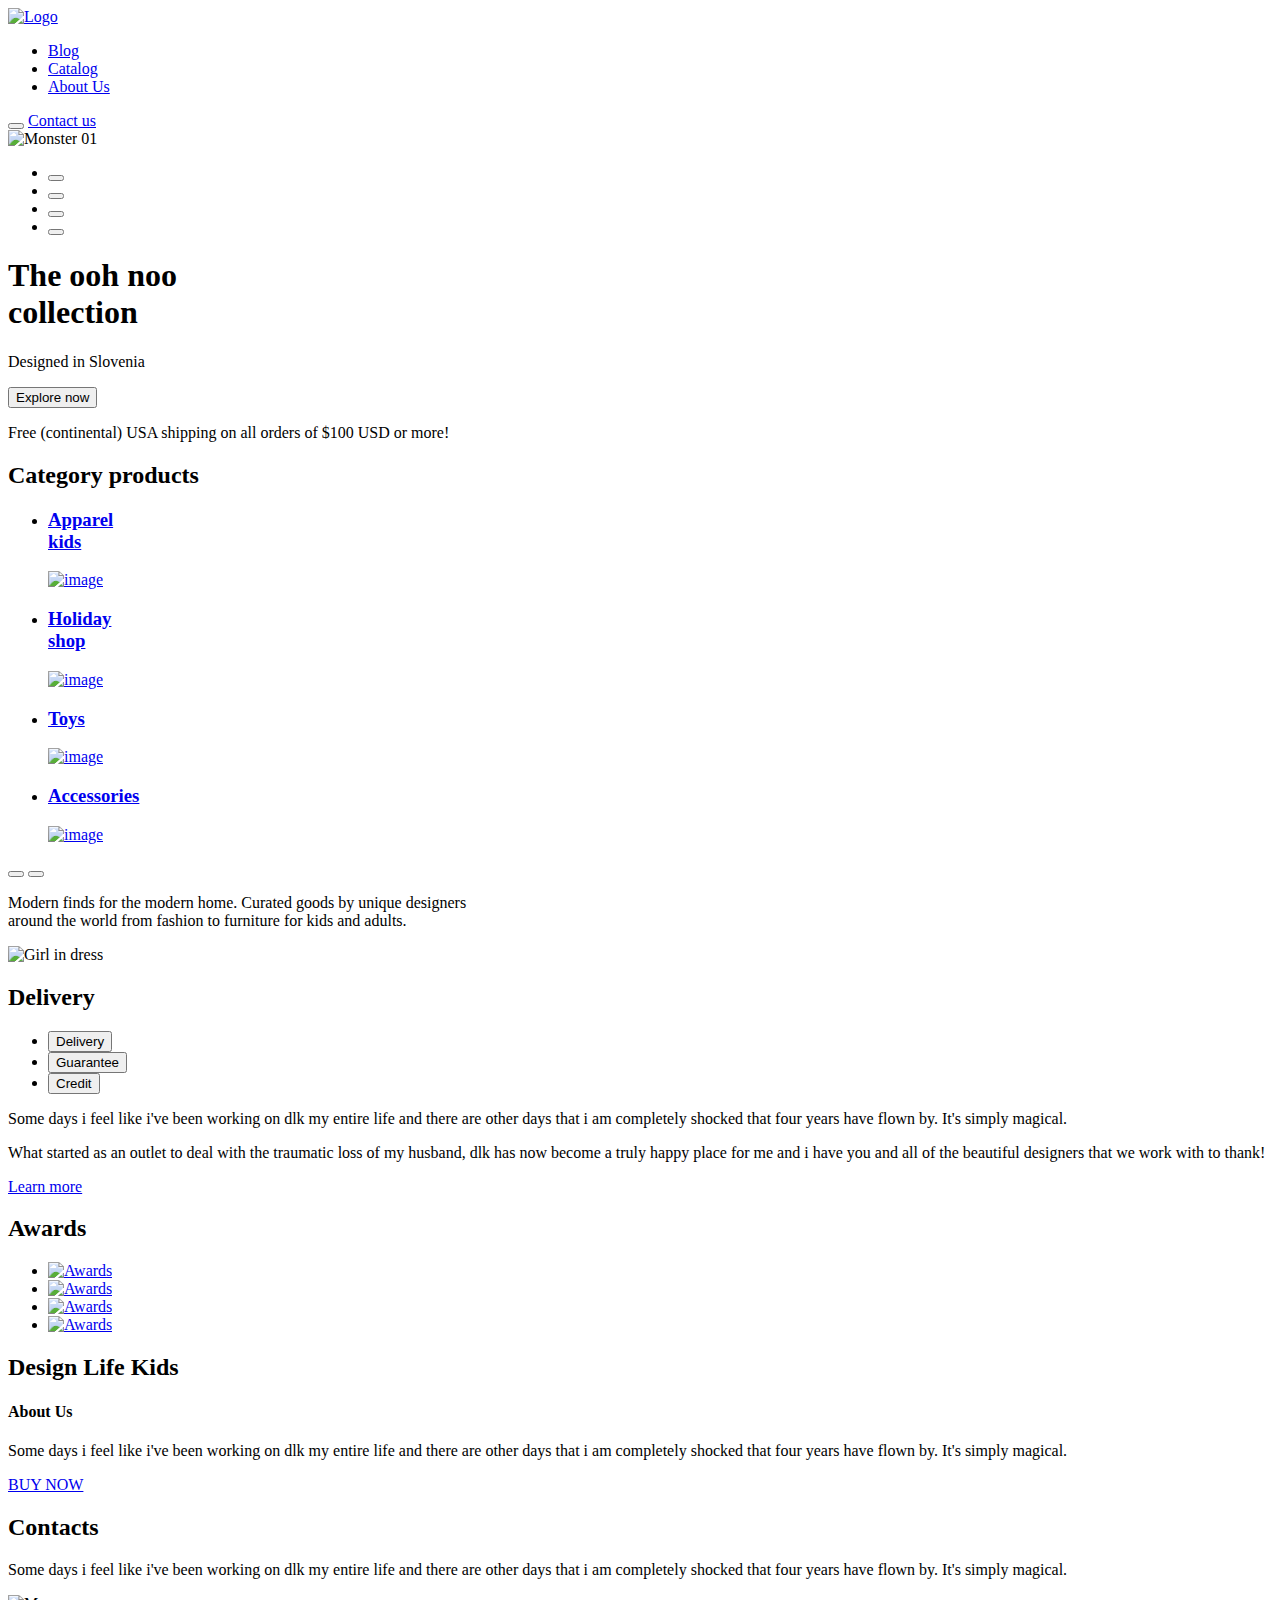
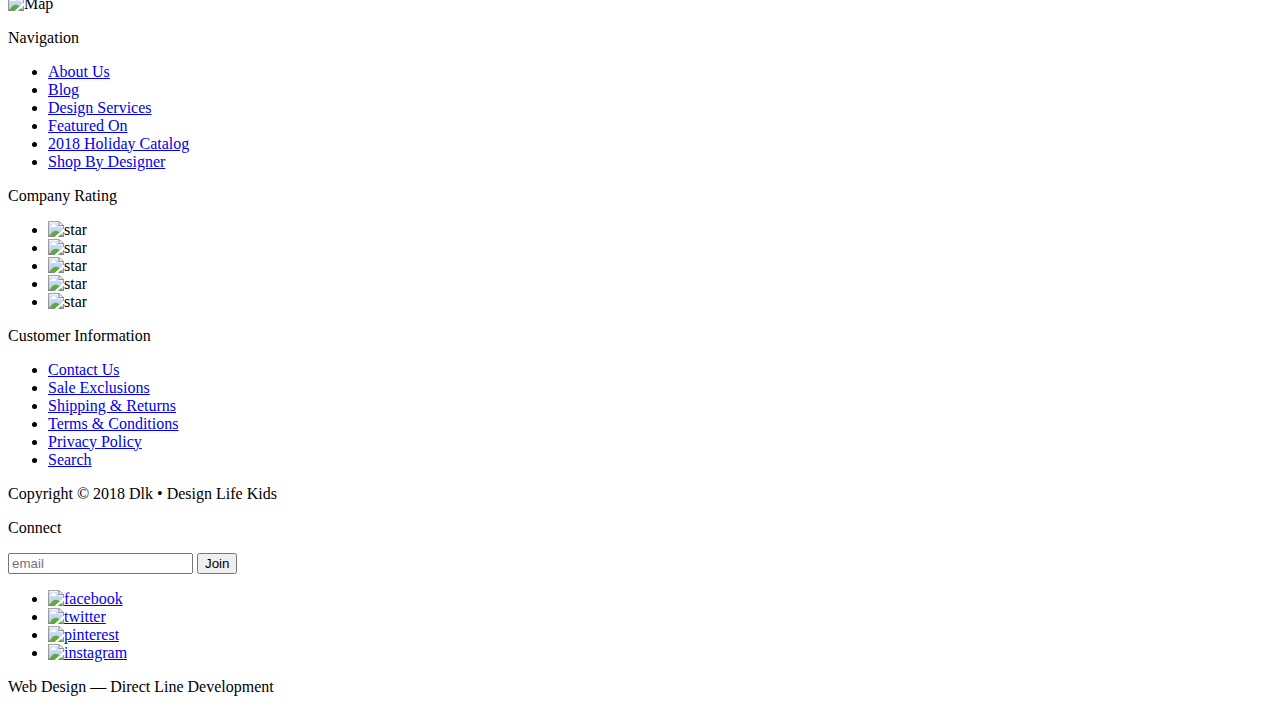
==== index.html @ 417811a2 "Страница main с исправленными ошибками. Часть 2." ====
<!DOCTYPE html>
<html lang="en">
<head>
    <meta charset="UTF-8">
    <meta name="viewport" content="width=device-width, initial-scale=1.0">
    <title>First project</title>
</head>
<body>
    <header class="header">
        <a href ="#" class="header-logo">
            <img src="#" alt="Logo">
        </a>
        <nav class="menu-nav">
            <ul class="menu-items">
                <li class="menu-item">
                    <a href="#">Blog</a>
                </li>
                <li class="menu-item">
                    <a href="#">Catalog</a>
                </li>
                <li class="menu-item">
                    <a href="#">About Us</a>
                </li>
            </ul>
        </nav>
        <button type="button" class="search-button"></button>
        <a href="/contact.html" class="contact-button">Contact us</a>
    </header>
    <main class="main">
    <section class="hero">
        <img src="#" alt="Monster">
        <span class="sidebar-number">01</span>
            <ul class="sidebar">
                <li class="sidebar-button"><button type="button"></button></li>
                <li class="sidebar-button"><button type="button"></button></li>
                <li class="sidebar-button"><button type="button"></button></li>
                <li class="sidebar-button"><button type="button"></button></li>
            </ul>
        <h1 class="hero-title main-heading heading">The ooh noo<br>
            collection</h1>
        <p>Designed in Slovenia</p>
        <button type="button" class="hero-button button-style">Explore now</button>
        <p class="hero-footer">Free (continental) USA shipping on all orders of $100 USD or more!</p>
    </section>
    <section class="category">
        <h2 class="category-title">Category products</h2>
        <ul class="category-items">
            <li class="category-item">
                <a href="#" class="category-item-link">
                    <h3 class="category-item-title">Apparel<br>
                        kids</h3>
                    <img src="#" alt="image" class="category-item-img">
                </a>
            </li>
            <li class="category-item">
                <a href="#" class="category-item-link">
                    <h3 class="category-item-title">Holiday<br>
                    shop</h3>
                    <img src="#" alt="image" class="category-item-img">
                </a>
            </li>
            <li class="category-item">
                <a href="#" class="category-item-link">
                    <h3 class="category-item-title">Toys</h3>
                    <img src="#" alt="image" class="category-item-img">
                </a>
            </li>
            <li class="category-item">
                <a href="#" class="category-item-link">
                    <h3 class="category-title">Accessories</h3>
                    <img src="#" alt="image" class="category-item-img">
                </a>
            </li>
        </ul>
    </section>
    <div class="category-control">
        <button type="button" class="category-control-button"></button>
        <button type="button" class="category-control-button"></button>
        <p class="category-control-txt txt">Modern finds for the modern home. Curated goods by unique designers<br>
            around the world from fashion to furniture for kids and adults.</p>
    </div>
    <section class="dilevery">
        <img src="#" alt="Girl in dress" class="dilevery-img">
        <h2 class="delivery-title heading">Delivery</h2>
        <ul class="delevery-items">
            <li class="delivery-item"><button type="button">Delivery</button></li>
            <li class="delivery-item"><button type="button">Guarantee</button></li>
            <li class="delivery-item"><button type="button">Credit</button></li>
        </ul>
        <p class="delivery-txt txt">Some days i feel like i've been working on dlk my entire life
             and there are other days that i am completely shocked that 
             four years have flown by. It's simply magical.</p>
        <p class="delivery-txt txt">What started as an outlet to deal  with the traumatic loss of my husband, dlk has now
            become a truly happy place for me and i have you and all of the beautiful designers 
            that we work with to thank!</p>
        <a href="#" class="delivery-button button-style">Learn more</a>
    </section>
    <section class="awards">
        <h2 class="awards-title hidden-title heading">Awards</h2>
        <ul class="awards-list">
            <li class="awards-item">
                <a href="#" class="awards-item-link">
                    <img src="3" alt="Awards" class="awards-item-img">
                </a>
            </li>
            <li class="awards-item">
                <a href="#" class="awards-item-link">
                    <img src="3" alt="Awards" class="awards-item-img">
                </a>
            </li>
            <li class="awards-item">
                <a href="#" class="awards-item-link">
                    <img src="3" alt="Awards" class="awards-item-img">
                </a>
            </li>
            <li class="awards-item">
                <a href="#" class="awards-item-link">
                    <img src="3" alt="Awards" class="awards-item-img">
                </a>
            </li>
        </ul>
    </section>
    <section class="aside">
        <div class="buy" >
            <h2 class="buy-title heading">Design Life Kids</h2>
            <h4 class="buy-subtitle">About Us</h4>
            <p class="buy-txt txt">Some days i feel like i've been working on dlk my 
                entire life and there are other days that i am completely
                shocked that four years have flown by. It's simply magical.</p>
            <a href="#" class="buy-button button-style">BUY NOW</a>
        </div>
        <div class="contacts">
            <h2 class="contacts-title heading">Contacts</h2>
            <p class="contacts-txt txt">Some days i feel like i've been working on dlk
                 my entire life and there are other days that i am completely shocked
                that four years have flown by. It's simply magical.</p>
            <img src="#" alt="Map" class="contacts-img">
        </div>
    </section>
    </main>
    <footer class="footer txt">
        <div class="navigation">
            <p class="navigation-title">Navigation</p>
            <ul class="navigation-items">
                <li class="navigation-item"> 
                    <a href="#" class="navigation-item-link">About Us</a>
                </li>
                <li class="navigation-item"> 
                    <a href="#" class="navigation-item-link">Blog</a>
                </li>
                <li class="navigation-item"> 
                    <a href="#" class="navigation-item-link">Design Services</a>
                </li>
                <li class="navigation-item"> 
                    <a href="#" class="navigation-item-link">Featured On</a>
                </li>
                <li class="navigation-item"> 
                    <a href="#" class="navigation-item-link">2018 Holiday Catalog</a>
                </li>
                <li class="navigation-item"> 
                    <a href="#" class="navigation-item-link">Shop By Designer</a>
                </li>
            </ul>
            <div class="rating">
                <p class="rating-title">Company Rating</p>
                <ul class="rating-star">
                    <li class="star-img">
                        <img src="#" alt="star">
                    </li>
                    <li class="star-img">
                        <img src="#" alt="star">
                    </li>
                    <li class="star-img">
                        <img src="#" alt="star">
                    </li>
                    <li class="star-img">
                        <img src="#" alt="star">
                    </li>
                    <li class="star-img">
                        <img src="#" alt="star">
                    </li>
                </ul>
            </div>
        </div>
        <div class="customer-information">
            <p class="customer-information-title">Customer Information</p>
            <ul class="customer-list">
                <li class="customer-information-item"> 
                    <a href="#" class="customer-information-item-link">Contact Us</a>
                </li>
                <li class="customer-information-item"> 
                    <a href="#" class="customer-information-item-link">Sale Exclusions</a>
                </li>
                <li class="customer-information-item"> 
                    <a href="#" class="customer-information-item-link">Shipping & Returns</a>
                </li>
                <li class="customer-information-item"> 
                    <a href="#" class="customer-information-item-link">Terms & Conditions</a>
                </li>
                <li class="customer-information-item"> 
                    <a href="#" class="customer-information-item-link">Privacy Policy</a>
                </li>
                <li class="customer-information-item"> 
                    <a href="#" class="customer-information-item-link">Search</a>
                </li>
            </ul>
            <div class="copyright">
                <p class="copyright-txt">Copyright © 2018 Dlk • Design Life Kids</p>
            </div>
        </div>
        <div class="connect">
            <p class="connect-title">Connect</p>
            <div class="connect-container">
                <input type="email" placeholder="email"  class="connect-input-email">
                <button type="button" class="connect-button button-style">Join</button>
            </div>
            <ul class="social-items">
                    <li class="social-item">
                        <a href="#" class="social-item-facebook">
                            <img src="#" alt="facebook">
                        </a>
                    </li>
                    <li class="social-item">
                        <a href="#" class="social-item-twitter">
                            <img src="#" alt="twitter">
                        </a>
                    </li>
                    <li class="social-item">
                        <a href="#" class="social-item-pinterest">
                            <img src="#" alt="pinterest">
                        </a>
                    </li>
                    <li class="social-item">
                        <a href="#" class="social-item-instagram">
                            <img src="#" alt="instagram">
                        </a>
                    </li>
            </ul>
            <div class="web-design">
                <p class="web-design-txt">Web Design — Direct Line Development</p>
            </div>
        </div>
    </footer>
</body>
</html>
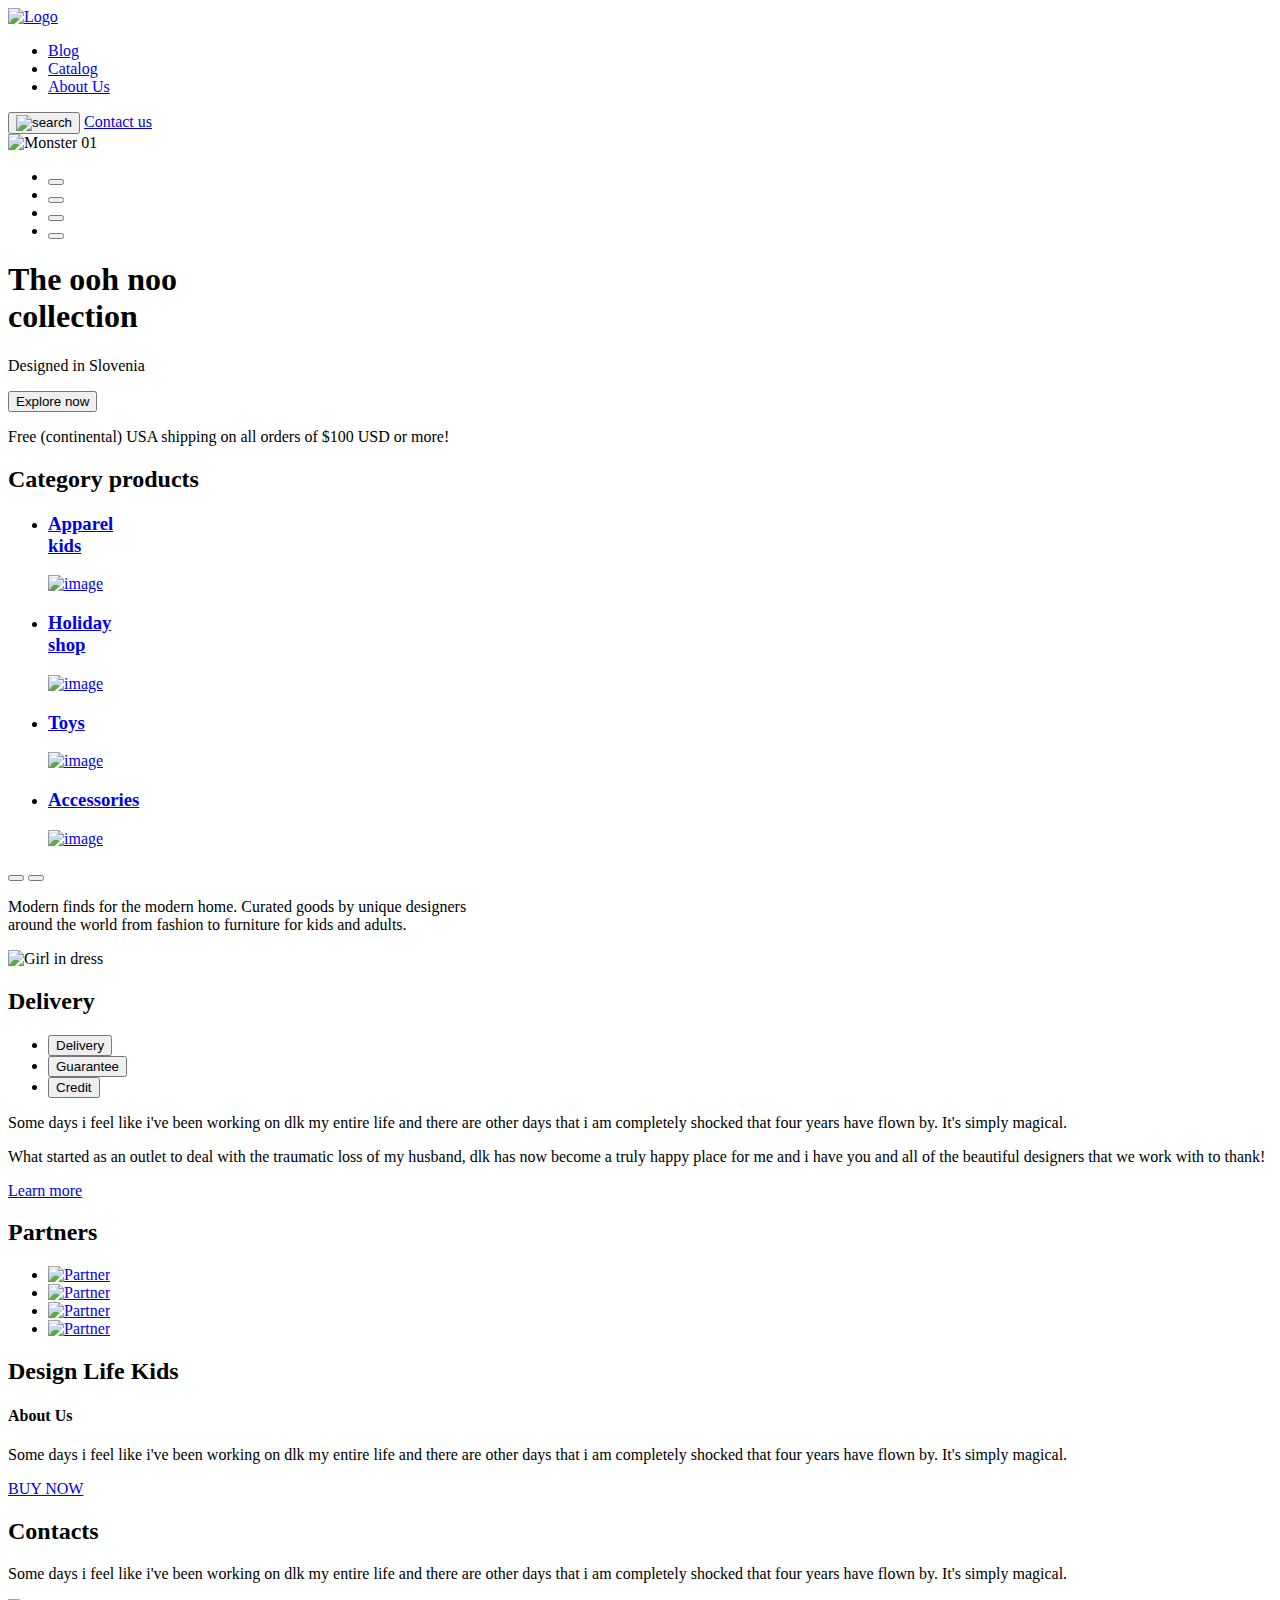
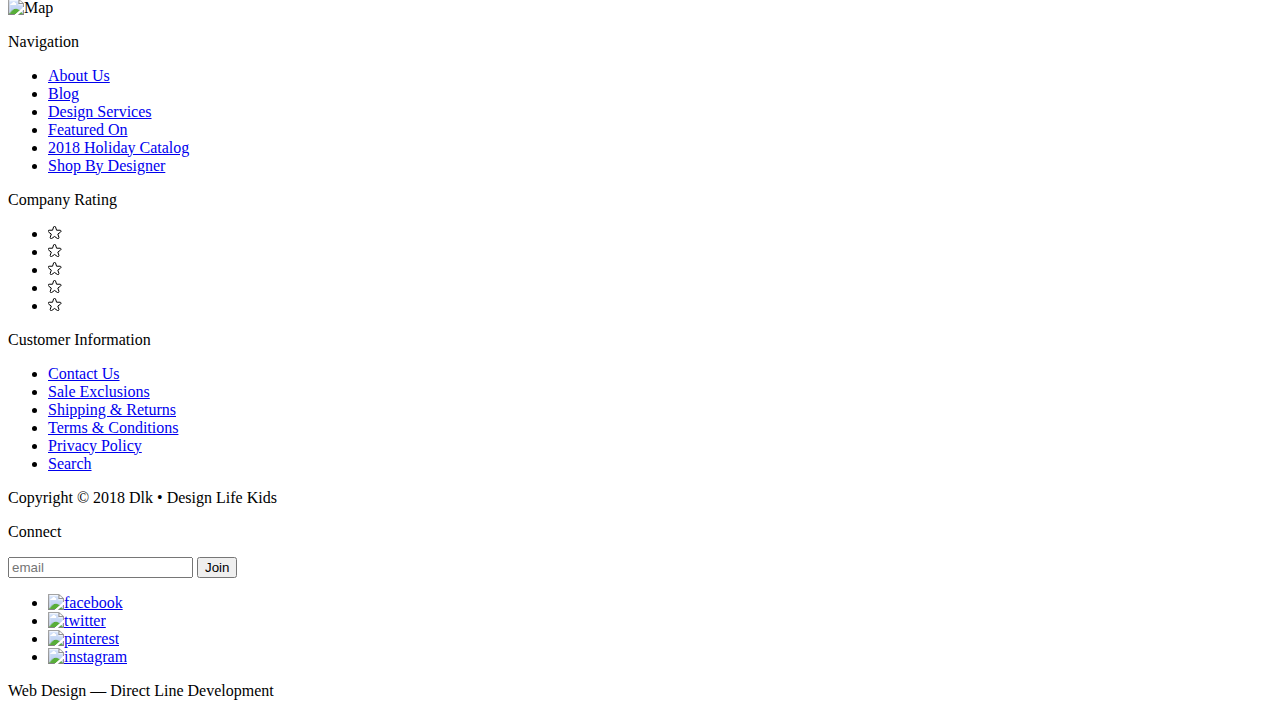
==== commit d3ebd5af: "Убрала background's и сделала звезды рейтинга списком" ====
--- a/index.html
+++ b/index.html
@@ -1,14 +1,16 @@
 <!DOCTYPE html>
 <html lang="en">
+
 <head>
     <meta charset="UTF-8">
     <meta name="viewport" content="width=device-width, initial-scale=1.0">
     <title>First project</title>
 </head>
+
 <body>
     <header class="header">
-        <a href ="#" class="header-logo">
-            <img src="#" alt="Logo">
+        <a href="#" class="header-logo">
+            <img src="/image/header/header-logo.svg" alt="Logo" class="header-logo-img">
         </a>
         <nav class="menu-nav">
             <ul class="menu-items">
@@ -23,161 +25,164 @@
                 </li>
             </ul>
         </nav>
-        <button type="button" class="search-button"></button>
+        <button type="button" class="search-button">
+            <img src="/image/header/search-button.svg" alt="search">
+        </button>
         <a href="/contact.html" class="contact-button">Contact us</a>
     </header>
     <main class="main">
-    <section class="hero">
-        <img src="#" alt="Monster">
-        <span class="sidebar-number">01</span>
+        <section class="hero">
+            <img src="image/hero/hero-image.png" alt="Monster" class="hero-img">
+            <span class="sidebar-number">01</span>
             <ul class="sidebar">
                 <li class="sidebar-button"><button type="button"></button></li>
                 <li class="sidebar-button"><button type="button"></button></li>
                 <li class="sidebar-button"><button type="button"></button></li>
                 <li class="sidebar-button"><button type="button"></button></li>
             </ul>
-        <h1 class="hero-title main-heading heading">The ooh noo<br>
-            collection</h1>
-        <p>Designed in Slovenia</p>
-        <button type="button" class="hero-button button-style">Explore now</button>
-        <p class="hero-footer">Free (continental) USA shipping on all orders of $100 USD or more!</p>
-    </section>
-    <section class="category">
-        <h2 class="category-title">Category products</h2>
-        <ul class="category-items">
-            <li class="category-item">
-                <a href="#" class="category-item-link">
-                    <h3 class="category-item-title">Apparel<br>
-                        kids</h3>
-                    <img src="#" alt="image" class="category-item-img">
-                </a>
-            </li>
-            <li class="category-item">
-                <a href="#" class="category-item-link">
-                    <h3 class="category-item-title">Holiday<br>
-                    shop</h3>
-                    <img src="#" alt="image" class="category-item-img">
-                </a>
-            </li>
-            <li class="category-item">
-                <a href="#" class="category-item-link">
-                    <h3 class="category-item-title">Toys</h3>
-                    <img src="#" alt="image" class="category-item-img">
-                </a>
-            </li>
-            <li class="category-item">
-                <a href="#" class="category-item-link">
-                    <h3 class="category-title">Accessories</h3>
-                    <img src="#" alt="image" class="category-item-img">
-                </a>
-            </li>
-        </ul>
-    </section>
-    <div class="category-control">
-        <button type="button" class="category-control-button"></button>
-        <button type="button" class="category-control-button"></button>
-        <p class="category-control-txt txt">Modern finds for the modern home. Curated goods by unique designers<br>
-            around the world from fashion to furniture for kids and adults.</p>
-    </div>
-    <section class="dilevery">
-        <img src="#" alt="Girl in dress" class="dilevery-img">
-        <h2 class="delivery-title heading">Delivery</h2>
-        <ul class="delevery-items">
-            <li class="delivery-item"><button type="button">Delivery</button></li>
-            <li class="delivery-item"><button type="button">Guarantee</button></li>
-            <li class="delivery-item"><button type="button">Credit</button></li>
-        </ul>
-        <p class="delivery-txt txt">Some days i feel like i've been working on dlk my entire life
-             and there are other days that i am completely shocked that 
-             four years have flown by. It's simply magical.</p>
-        <p class="delivery-txt txt">What started as an outlet to deal  with the traumatic loss of my husband, dlk has now
-            become a truly happy place for me and i have you and all of the beautiful designers 
-            that we work with to thank!</p>
-        <a href="#" class="delivery-button button-style">Learn more</a>
-    </section>
-    <section class="awards">
-        <h2 class="awards-title hidden-title heading">Awards</h2>
-        <ul class="awards-list">
-            <li class="awards-item">
-                <a href="#" class="awards-item-link">
-                    <img src="3" alt="Awards" class="awards-item-img">
-                </a>
-            </li>
-            <li class="awards-item">
-                <a href="#" class="awards-item-link">
-                    <img src="3" alt="Awards" class="awards-item-img">
-                </a>
-            </li>
-            <li class="awards-item">
-                <a href="#" class="awards-item-link">
-                    <img src="3" alt="Awards" class="awards-item-img">
-                </a>
-            </li>
-            <li class="awards-item">
-                <a href="#" class="awards-item-link">
-                    <img src="3" alt="Awards" class="awards-item-img">
-                </a>
-            </li>
-        </ul>
-    </section>
-    <section class="aside">
-        <div class="buy" >
-            <h2 class="buy-title heading">Design Life Kids</h2>
-            <h4 class="buy-subtitle">About Us</h4>
-            <p class="buy-txt txt">Some days i feel like i've been working on dlk my 
-                entire life and there are other days that i am completely
-                shocked that four years have flown by. It's simply magical.</p>
-            <a href="#" class="buy-button button-style">BUY NOW</a>
-        </div>
-        <div class="contacts">
-            <h2 class="contacts-title heading">Contacts</h2>
-            <p class="contacts-txt txt">Some days i feel like i've been working on dlk
-                 my entire life and there are other days that i am completely shocked
-                that four years have flown by. It's simply magical.</p>
-            <img src="#" alt="Map" class="contacts-img">
-        </div>
-    </section>
+            <h1 class="hero-title main-heading heading">The ooh noo<br>
+                collection</h1>
+            <p>Designed in Slovenia</p>
+            <button type="button" class="hero-button button-style">Explore now</button>
+            <p class="hero-footer">Free (continental) USA shipping on all orders of $100 USD or more!</p>
+        </section>
+        <section class="category">
+            <h2 class="category-title">Category products</h2>
+            <ul class="category-items">
+                <li class="category-item">
+                    <a href="#" class="category-item-link">
+                        <h3 class="category-item-title">Apparel<br>
+                            kids</h3>
+                        <img src="/image/category/apparel.png" alt="image" class="category-item-img">
+                    </a>
+                </li>
+                <li class="category-item">
+                    <a href="#" class="category-item-link">
+                        <h3 class="category-item-title">Holiday<br>
+                            shop</h3>
+                        <img src="/image/category/holiday.png" alt="image" class="category-item-img">
+                    </a>
+                </li>
+                <li class="category-item">
+                    <a href="#" class="category-item-link">
+                        <h3 class="category-item-title">Toys</h3>
+                        <img src="/image/category/toys.png" alt="image" class="category-item-img">
+                    </a>
+                </li>
+                <li class="category-item">
+                    <a href="#" class="category-item-link">
+                        <h3 class="category-title">Accessories</h3>
+                        <img src="/image/category/accessories.png" alt="image" class="category-item-img">
+                    </a>
+                </li>
+            </ul>
+        </section>
+        <div class="category-control">
+            <button type="button" class="category-control-button"></button>
+            <button type="button" class="category-control-button"></button>
+            <p class="category-control-txt txt">Modern finds for the modern home. Curated goods by unique designers<br>
+                around the world from fashion to furniture for kids and adults.</p>
+        </div>
+        <section class="dilevery">
+            <img src="/image/delivery/girl-img.png" alt="Girl in dress" class="dilevery-img">
+            <h2 class="delivery-title heading">Delivery</h2>
+            <ul class="delevery-items">
+                <li class="delivery-item"><button type="button">Delivery</button></li>
+                <li class="delivery-item"><button type="button">Guarantee</button></li>
+                <li class="delivery-item"><button type="button">Credit</button></li>
+            </ul>
+            <p class="delivery-txt txt">Some days i feel like i've been working on dlk my entire life
+                and there are other days that i am completely shocked that
+                four years have flown by. It's simply magical.</p>
+            <p class="delivery-txt txt">What started as an outlet to deal with the traumatic loss of my husband, dlk has
+                now
+                become a truly happy place for me and i have you and all of the beautiful designers
+                that we work with to thank!</p>
+            <a href="#" class="delivery-button button-style">Learn more</a>
+        </section>
+        <section class="partners">
+            <h2 class="partners-title hidden-title heading">Partners</h2>
+            <ul class="partners-list">
+                <li class="partner-item">
+                    <a href="#" class="partner-item-link">
+                        <img src="/image/partners/mail.png" alt="Partner" class="awards-item-img">
+                    </a>
+                </li>
+                <li class="partner-item">
+                    <a href="#" class="partner-item-link">
+                        <img src="/image/partners/apple.png" alt="Partner" class="awards-item-img">
+                    </a>
+                </li>
+                <li class="partner-item">
+                    <a href="#" class="partner-item-link">
+                        <img src="/image/partners/eltex.png" alt="Partner" class="awards-item-img">
+                    </a>
+                </li>
+                <li class="partner-item">
+                    <a href="#" class="partner-item-link">
+                        <img src="/image/partners/owox.png" alt="Partner" class="awards-item-img">
+                    </a>
+                </li>
+            </ul>
+        </section>
+        <section class="aside">
+            <div class="buy">
+                <h2 class="buy-title heading">Design Life Kids</h2>
+                <h4 class="buy-subtitle">About Us</h4>
+                <p class="buy-txt txt">Some days i feel like i've been working on dlk my
+                    entire life and there are other days that i am completely
+                    shocked that four years have flown by. It's simply magical.</p>
+                <a href="#" class="buy-button button-style">BUY NOW</a>
+            </div>
+            <div class="contacts">
+                <h2 class="contacts-title heading">Contacts</h2>
+                <p class="contacts-txt txt">Some days i feel like i've been working on dlk
+                    my entire life and there are other days that i am completely shocked
+                    that four years have flown by. It's simply magical.</p>
+                <img src="/image/aside/contacts-img.png" alt="Map" class="contacts-img">
+            </div>
+        </section>
     </main>
     <footer class="footer txt">
         <div class="navigation">
             <p class="navigation-title">Navigation</p>
             <ul class="navigation-items">
-                <li class="navigation-item"> 
+                <li class="navigation-item">
                     <a href="#" class="navigation-item-link">About Us</a>
                 </li>
-                <li class="navigation-item"> 
+                <li class="navigation-item">
                     <a href="#" class="navigation-item-link">Blog</a>
                 </li>
-                <li class="navigation-item"> 
+                <li class="navigation-item">
                     <a href="#" class="navigation-item-link">Design Services</a>
                 </li>
-                <li class="navigation-item"> 
+                <li class="navigation-item">
                     <a href="#" class="navigation-item-link">Featured On</a>
                 </li>
-                <li class="navigation-item"> 
+                <li class="navigation-item">
                     <a href="#" class="navigation-item-link">2018 Holiday Catalog</a>
                 </li>
-                <li class="navigation-item"> 
+                <li class="navigation-item">
                     <a href="#" class="navigation-item-link">Shop By Designer</a>
                 </li>
             </ul>
             <div class="rating">
                 <p class="rating-title">Company Rating</p>
-                <ul class="rating-star">
-                    <li class="star-img">
-                        <img src="#" alt="star">
-                    </li>
-                    <li class="star-img">
-                        <img src="#" alt="star">
-                    </li>
-                    <li class="star-img">
-                        <img src="#" alt="star">
-                    </li>
-                    <li class="star-img">
-                        <img src="#" alt="star">
-                    </li>
-                    <li class="star-img">
-                        <img src="#" alt="star">
+                <ul class="rating-items">
+                    <li class="rating-item">
+                        <img src="/image/footer/Star.svg" alt="star" class="star-img">
+                    </li>
+                    <li class="rating-item">
+                        <img src="/image/footer/Star.svg" alt="star" class="star-img">
+                    </li>
+                    <li class="rating-item">
+                        <img src="/image/footer/Star.svg" alt="star" class="star-img">
+                    </li>
+                    <li class="rating-item">
+                        <img src="/image/footer/Star.svg" alt="star" class="star-img">
+                    </li>
+                    <li class="rating-item">
+                        <img src="/image/footer/Star.svg" alt="star" class="star-img">
                     </li>
                 </ul>
             </div>
@@ -185,22 +190,22 @@
         <div class="customer-information">
             <p class="customer-information-title">Customer Information</p>
             <ul class="customer-list">
-                <li class="customer-information-item"> 
+                <li class="customer-information-item">
                     <a href="#" class="customer-information-item-link">Contact Us</a>
                 </li>
-                <li class="customer-information-item"> 
+                <li class="customer-information-item">
                     <a href="#" class="customer-information-item-link">Sale Exclusions</a>
                 </li>
-                <li class="customer-information-item"> 
+                <li class="customer-information-item">
                     <a href="#" class="customer-information-item-link">Shipping & Returns</a>
                 </li>
-                <li class="customer-information-item"> 
+                <li class="customer-information-item">
                     <a href="#" class="customer-information-item-link">Terms & Conditions</a>
                 </li>
-                <li class="customer-information-item"> 
+                <li class="customer-information-item">
                     <a href="#" class="customer-information-item-link">Privacy Policy</a>
                 </li>
-                <li class="customer-information-item"> 
+                <li class="customer-information-item">
                     <a href="#" class="customer-information-item-link">Search</a>
                 </li>
             </ul>
@@ -211,30 +216,30 @@
         <div class="connect">
             <p class="connect-title">Connect</p>
             <div class="connect-container">
-                <input type="email" placeholder="email"  class="connect-input-email">
+                <input type="email" placeholder="email" class="connect-input-email">
                 <button type="button" class="connect-button button-style">Join</button>
             </div>
             <ul class="social-items">
-                    <li class="social-item">
-                        <a href="#" class="social-item-facebook">
-                            <img src="#" alt="facebook">
-                        </a>
-                    </li>
-                    <li class="social-item">
-                        <a href="#" class="social-item-twitter">
-                            <img src="#" alt="twitter">
-                        </a>
-                    </li>
-                    <li class="social-item">
-                        <a href="#" class="social-item-pinterest">
-                            <img src="#" alt="pinterest">
-                        </a>
-                    </li>
-                    <li class="social-item">
-                        <a href="#" class="social-item-instagram">
-                            <img src="#" alt="instagram">
-                        </a>
-                    </li>
+                <li class="social-item">
+                    <a href="#" class="social-item-facebook">
+                        <img src="/image/footer/Facebook.svg" alt="facebook" class="facebook-img">
+                    </a>
+                </li>
+                <li class="social-item">
+                    <a href="#" class="social-item-twitter">
+                        <img src="/image/footer/Twitter.svg" alt="twitter" class="twitter-img">
+                    </a>
+                </li>
+                <li class="social-item">
+                    <a href="#" class="social-item-pinterest">
+                        <img src="/image/footer/Pinterest.svg" alt="pinterest" class="pinterest-img">
+                    </a>
+                </li>
+                <li class="social-item">
+                    <a href="#" class="social-item-instagram">
+                        <img src="/image/footer/Instagram.svg" alt="instagram" class="instagram-img">
+                    </a>
+                </li>
             </ul>
             <div class="web-design">
                 <p class="web-design-txt">Web Design — Direct Line Development</p>
@@ -242,4 +247,5 @@
         </div>
     </footer>
 </body>
+
 </html>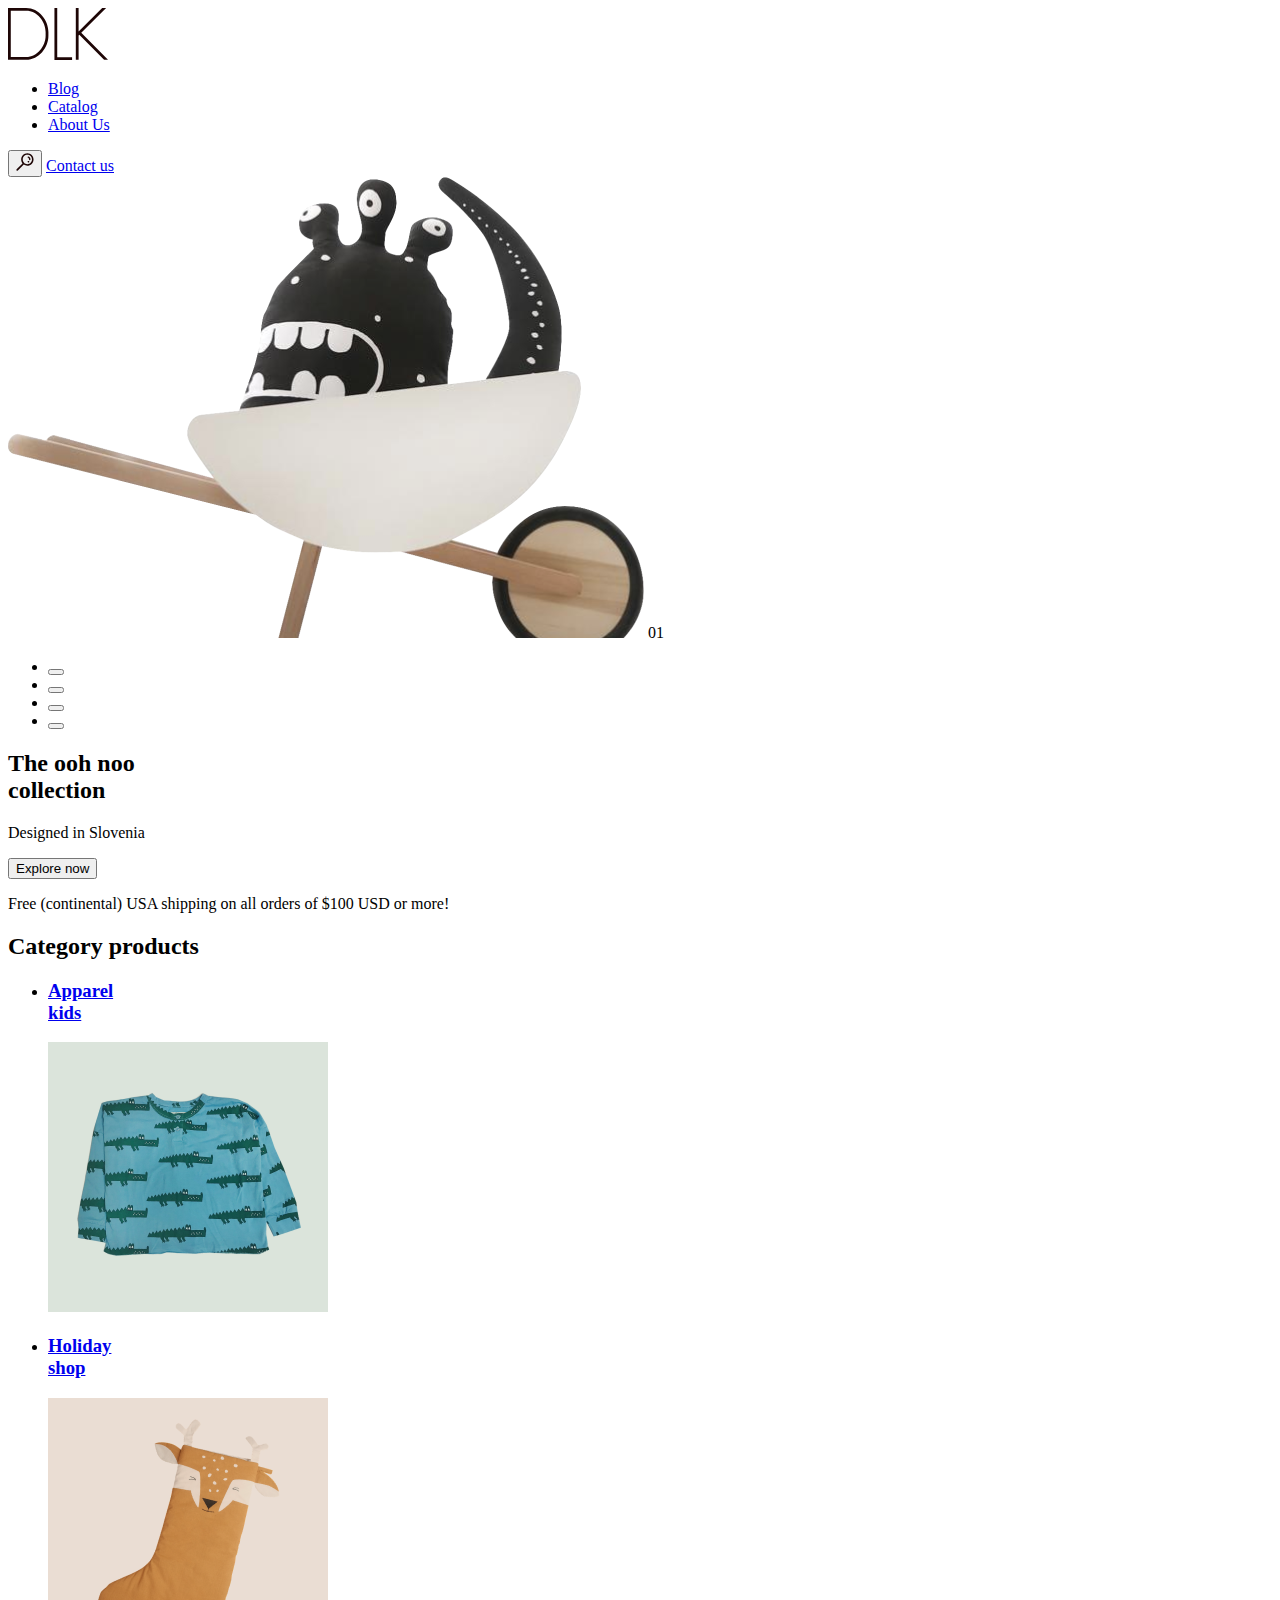
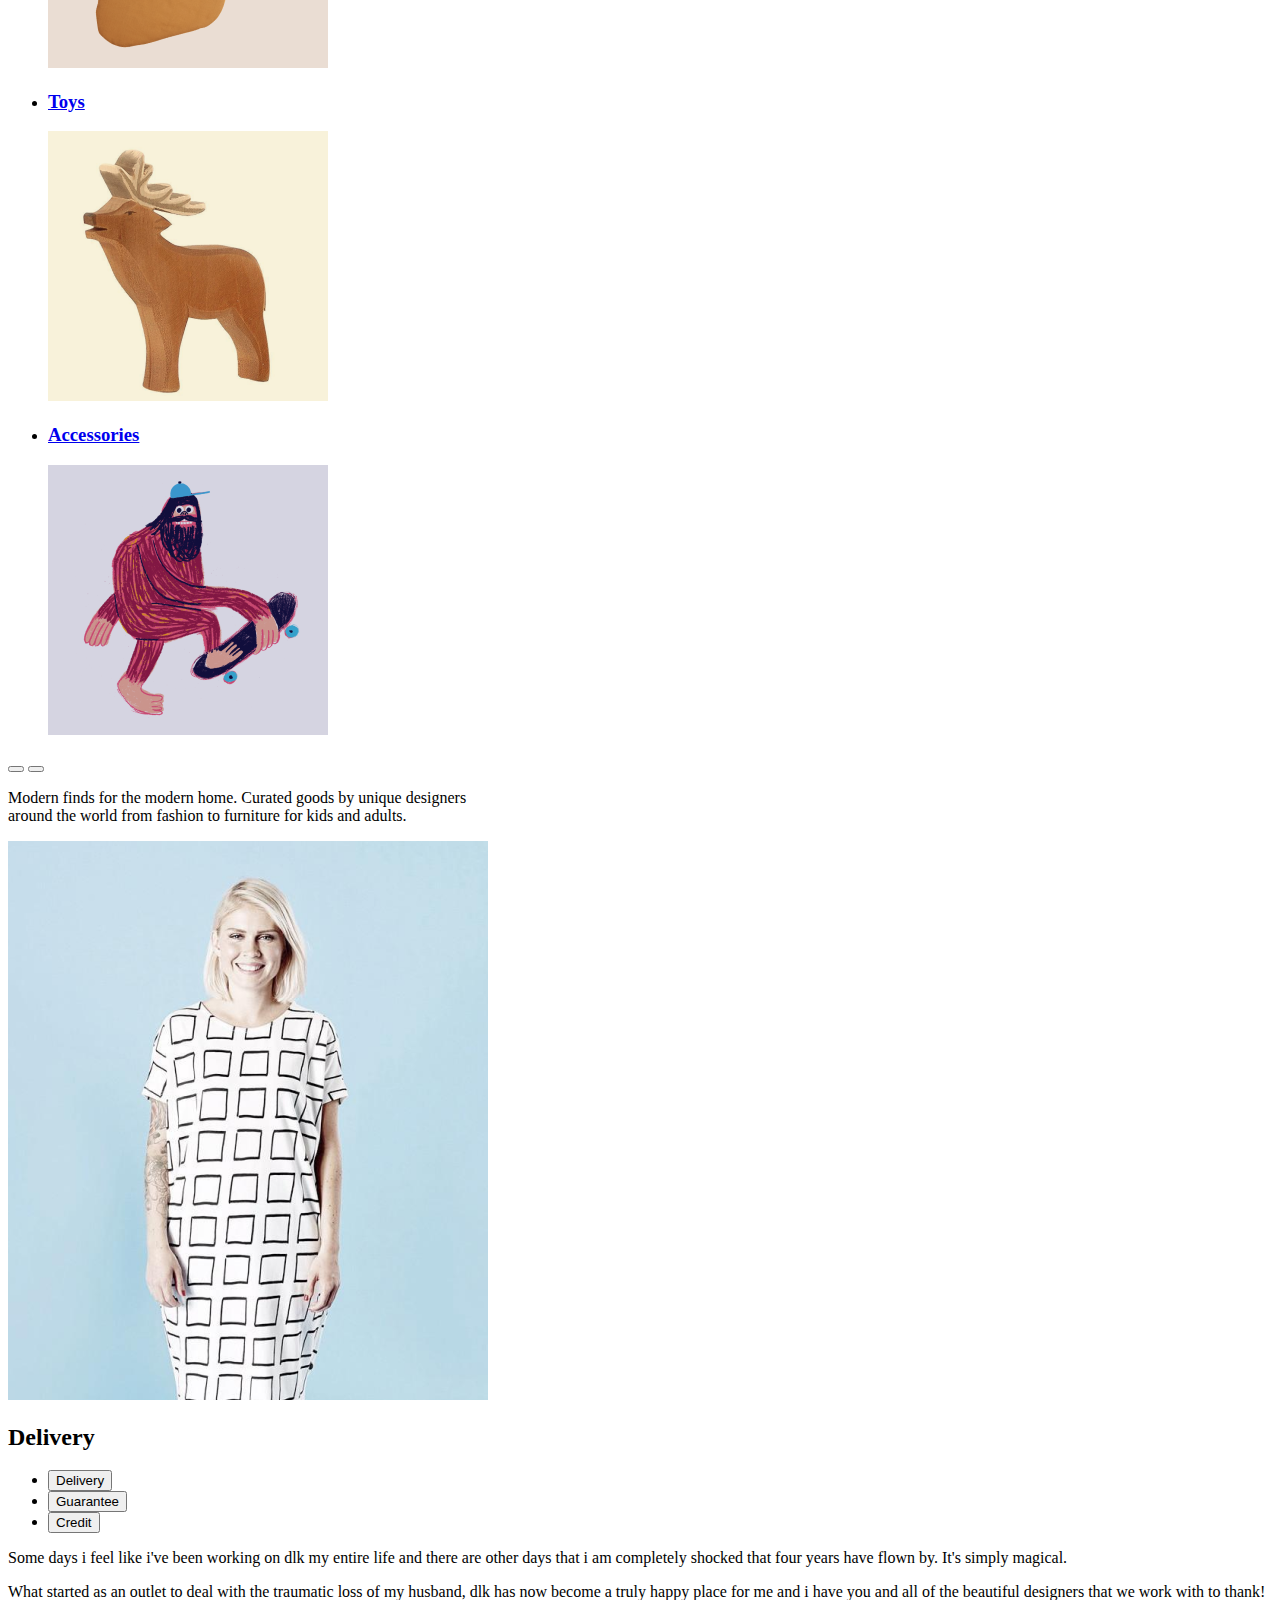
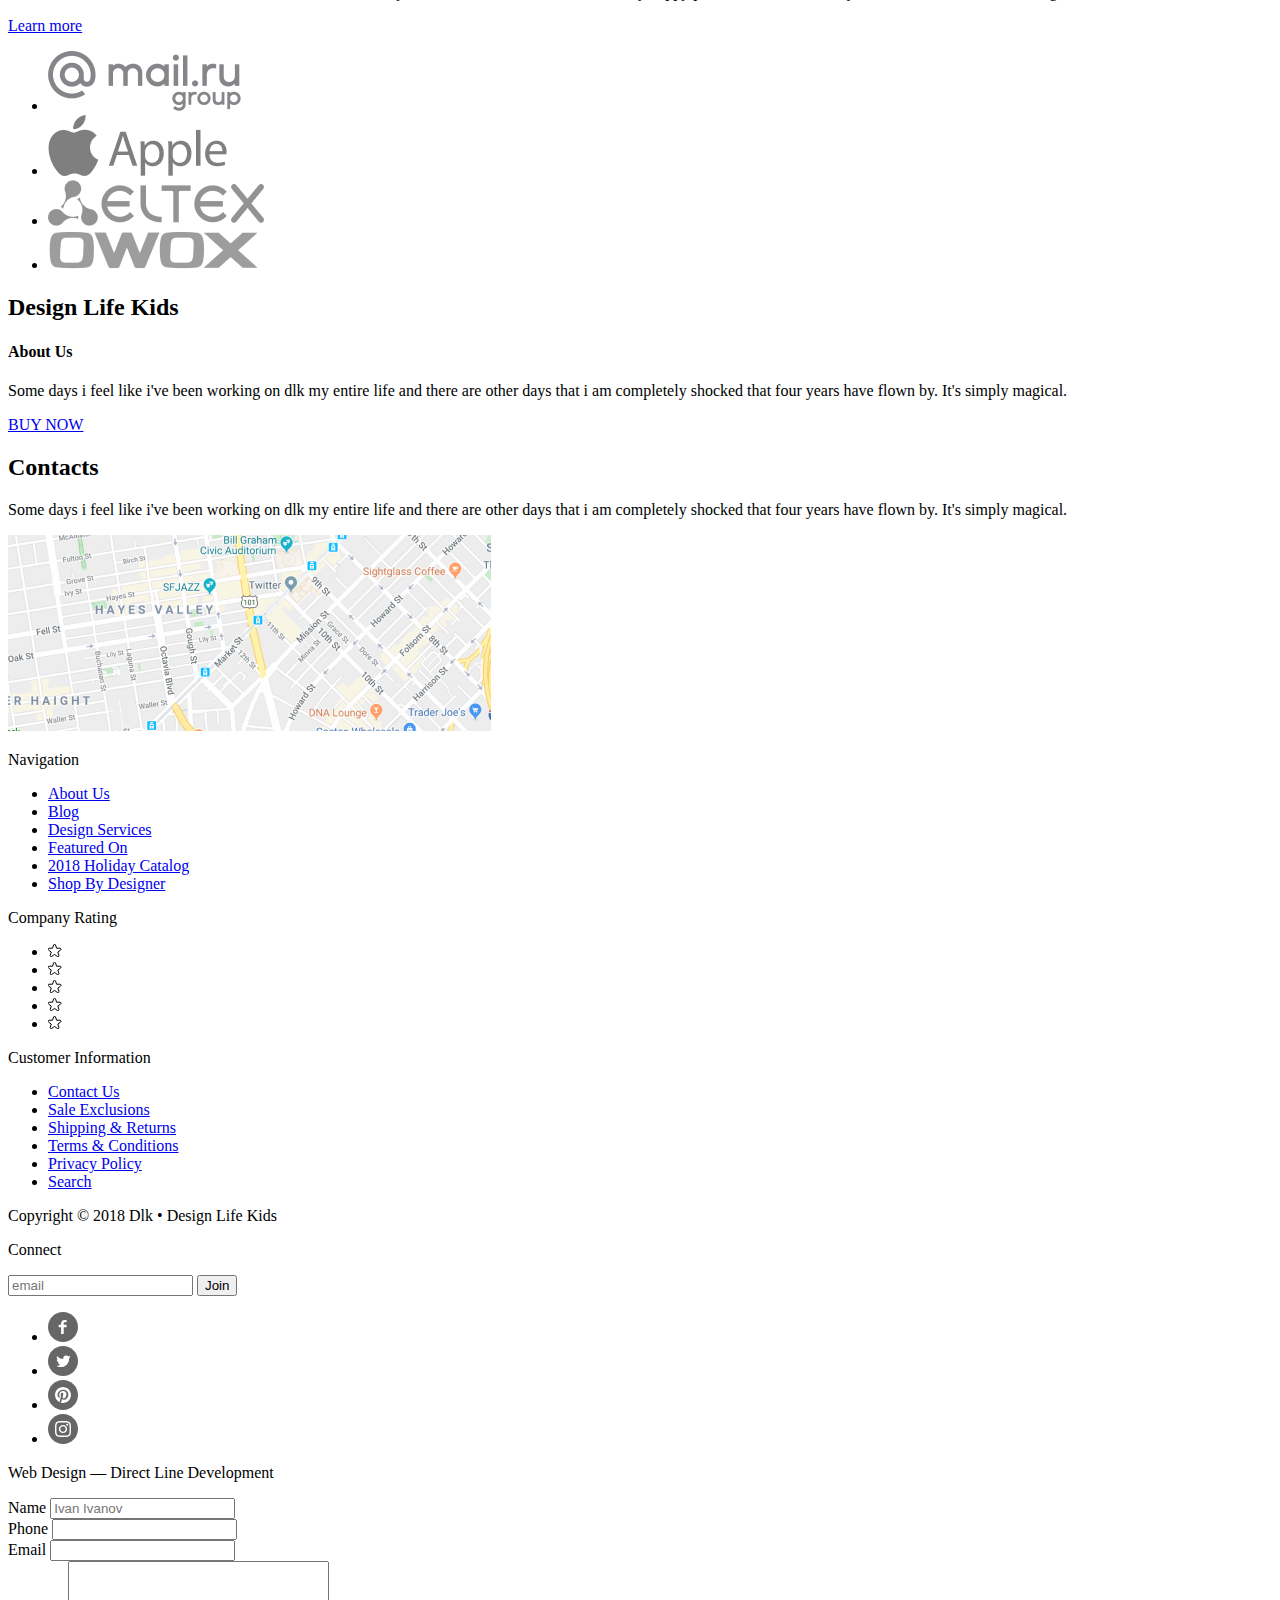
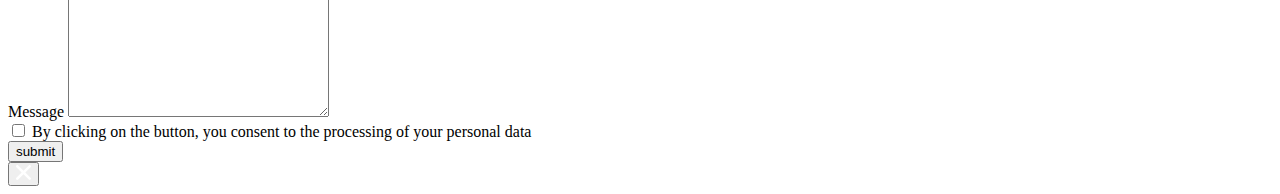
==== commit 9bcb0fd8: "Исправила ошибки." ====
--- a/index.html
+++ b/index.html
@@ -5,43 +5,46 @@
     <meta charset="UTF-8">
     <meta name="viewport" content="width=device-width, initial-scale=1.0">
     <title>First project</title>
+    <link rel="stylesheet" href="common.css">
+    <link rel="stylesheet" href="style.css">
+
 </head>
 
 <body>
     <header class="header">
-        <a href="#" class="header-logo">
-            <img src="/image/header/header-logo.svg" alt="Logo" class="header-logo-img">
-        </a>
+        <img src="/image/header/header-logo.svg" alt="Logo" class="header-logo-img">
+        <span class="header-logo visually-hidden">Go to main page</span>
         <nav class="menu-nav">
             <ul class="menu-items">
                 <li class="menu-item">
                     <a href="#">Blog</a>
                 </li>
                 <li class="menu-item">
-                    <a href="#">Catalog</a>
+                    <a href="catalog.html">Catalog</a>
                 </li>
                 <li class="menu-item">
                     <a href="#">About Us</a>
                 </li>
             </ul>
         </nav>
-        <button type="button" class="search-button">
+        <button type="button" class="search-button" aria-label="search on DLK">
             <img src="/image/header/search-button.svg" alt="search">
         </button>
         <a href="/contact.html" class="contact-button">Contact us</a>
     </header>
     <main class="main">
+        <h1 class="visually-hidden heading">Dlk</h1>
         <section class="hero">
             <img src="image/hero/hero-image.png" alt="Monster" class="hero-img">
             <span class="sidebar-number">01</span>
             <ul class="sidebar">
-                <li class="sidebar-button"><button type="button"></button></li>
-                <li class="sidebar-button"><button type="button"></button></li>
-                <li class="sidebar-button"><button type="button"></button></li>
-                <li class="sidebar-button"><button type="button"></button></li>
-            </ul>
-            <h1 class="hero-title main-heading heading">The ooh noo<br>
-                collection</h1>
+                <li class="sidebar-button"><button type="button" aria-label="change slide"></button></li>
+                <li class="sidebar-button"><button type="button" aria-label="change slide"></button></li>
+                <li class="sidebar-button"><button type="button" aria-label="change slide"></button></li>
+                <li class="sidebar-button"><button type="button" aria-label="change slide"></button></li>
+            </ul>
+            <h2 class="hero-title heading">The ooh noo<br>
+                collection</h2>
             <p>Designed in Slovenia</p>
             <button type="button" class="hero-button button-style">Explore now</button>
             <p class="hero-footer">Free (continental) USA shipping on all orders of $100 USD or more!</p>
@@ -78,8 +81,8 @@
             </ul>
         </section>
         <div class="category-control">
-            <button type="button" class="category-control-button"></button>
-            <button type="button" class="category-control-button"></button>
+            <button type="button" class="category-control-button" aria-label="scroll category left"></button>
+            <button type="button" class="category-control-button" aria-label="scroll category right"></button>
             <p class="category-control-txt txt">Modern finds for the modern home. Curated goods by unique designers<br>
                 around the world from fashion to furniture for kids and adults.</p>
         </div>
@@ -101,26 +104,26 @@
             <a href="#" class="delivery-button button-style">Learn more</a>
         </section>
         <section class="partners">
-            <h2 class="partners-title hidden-title heading">Partners</h2>
+            <h2 class="partners-title visually-hidden heading">Partners</h2>
             <ul class="partners-list">
                 <li class="partner-item">
-                    <a href="#" class="partner-item-link">
-                        <img src="/image/partners/mail.png" alt="Partner" class="awards-item-img">
-                    </a>
-                </li>
-                <li class="partner-item">
-                    <a href="#" class="partner-item-link">
-                        <img src="/image/partners/apple.png" alt="Partner" class="awards-item-img">
-                    </a>
-                </li>
-                <li class="partner-item">
-                    <a href="#" class="partner-item-link">
-                        <img src="/image/partners/eltex.png" alt="Partner" class="awards-item-img">
-                    </a>
-                </li>
-                <li class="partner-item">
-                    <a href="#" class="partner-item-link">
-                        <img src="/image/partners/owox.png" alt="Partner" class="awards-item-img">
+                    <a href="#" class="partner-item-link" aria-label="Go to Mail.ru">
+                        <img src="/image/partners/mail.png" alt="Partner" class="partner-item-img">
+                    </a>
+                </li>
+                <li class="partner-item">
+                    <a href="#" class="partner-item-link" aria-label="Go to Apple">
+                        <img src="/image/partners/apple.png" alt="Partner" class="partner-item-img">
+                    </a>
+                </li>
+                <li class="partner-item">
+                    <a href="#" class="partner-item-link" aria-label="Go to Eltex">
+                        <img src="/image/partners/eltex.png" alt="Partner" class="partner-item-img">
+                    </a>
+                </li>
+                <li class="partner-item">
+                    <a href="#" class="partner-item-link" aria-label="Go to Owox">
+                        <img src="/image/partners/owox.png" alt="Partner" class="partner-item-img">
                     </a>
                 </li>
             </ul>
@@ -191,7 +194,7 @@
             <p class="customer-information-title">Customer Information</p>
             <ul class="customer-list">
                 <li class="customer-information-item">
-                    <a href="#" class="customer-information-item-link">Contact Us</a>
+                    <a href="contact.html" class="customer-information-item-link">Contact Us</a>
                 </li>
                 <li class="customer-information-item">
                     <a href="#" class="customer-information-item-link">Sale Exclusions</a>
@@ -216,27 +219,28 @@
         <div class="connect">
             <p class="connect-title">Connect</p>
             <div class="connect-container">
-                <input type="email" placeholder="email" class="connect-input-email">
+                <input id="connect-email-input" type="email" placeholder="email" class="connect-input-email">
+                <label for="connect-email-input" class="visually-hidden">Email</label>
                 <button type="button" class="connect-button button-style">Join</button>
             </div>
             <ul class="social-items">
                 <li class="social-item">
-                    <a href="#" class="social-item-facebook">
+                    <a href="#" class="social-item-facebook" aria-label="Follow Us on Facebook">
                         <img src="/image/footer/Facebook.svg" alt="facebook" class="facebook-img">
                     </a>
                 </li>
                 <li class="social-item">
-                    <a href="#" class="social-item-twitter">
+                    <a href="#" class="social-item-twitter" aria-label="Follow Us on Twitter">
                         <img src="/image/footer/Twitter.svg" alt="twitter" class="twitter-img">
                     </a>
                 </li>
                 <li class="social-item">
-                    <a href="#" class="social-item-pinterest">
+                    <a href="#" class="social-item-pinterest" aria-label="Follow Us on Pinterest">
                         <img src="/image/footer/Pinterest.svg" alt="pinterest" class="pinterest-img">
                     </a>
                 </li>
                 <li class="social-item">
-                    <a href="#" class="social-item-instagram">
+                    <a href="#" class="social-item-instagram" aria-label="Follow Us on Instagram">
                         <img src="/image/footer/Instagram.svg" alt="instagram" class="instagram-img">
                     </a>
                 </li>
@@ -246,6 +250,36 @@
             </div>
         </div>
     </footer>
+    <div class="modal">
+        <form action="https://echo.htmlacademy.ru" method="POST">
+            <h2 class="visually-hidden heading">Contact Us</h2>
+            <div class="form-name">
+                <label for="name-input">Name</label>
+                <input id="name-input" type="text" placeholder="Ivan Ivanov" required>
+            </div>
+            <div class="form-phone-email">
+                <div class="form-phone">
+                    <label for="phone-input">Phone</label>
+                    <input id="phone-input" type="text" required>
+                </div>
+                <div class="form-email">
+                    <label for="email-input">Email</label>
+                    <input id="email-input" type="email" required>
+                </div>
+            </div>
+            <label for="textatea-input">Message</label>
+            <textarea id="textatea-input" name="Message" cols="30" rows="10"></textarea>
+            <div class="agree">
+                <input id="agree-input" type="checkbox" class="input" value="agree" required>
+                <label for="agree-input">By clicking on the button, you consent to the
+                    processing of your personal data</label>
+            </div>
+            <button type="submit" class="form-button button-style">submit</button>
+        </form>
+        <button class="close-button" aria-label="Close">
+            <img src="/image/modal/modal-close-button.svg" alt="close">
+        </button>
+    </div>
 </body>
 
 </html>--- a/common.css
+++ b/common.css
@@ -0,0 +1,14 @@
+.visually-hidden {
+  position: absolute;
+  width: 1px;
+  height: 1px;
+  margin: -1px;
+  padding: 0;
+  overflow: hidden;
+  border: 0;
+  clip: rect(0 0 0 0)
+
+}
+/* .heading {} */
+/* .txt {} */
+/* button-style */--- a/style.css
+++ b/style.css
@@ -0,0 +1 @@
+/* .header */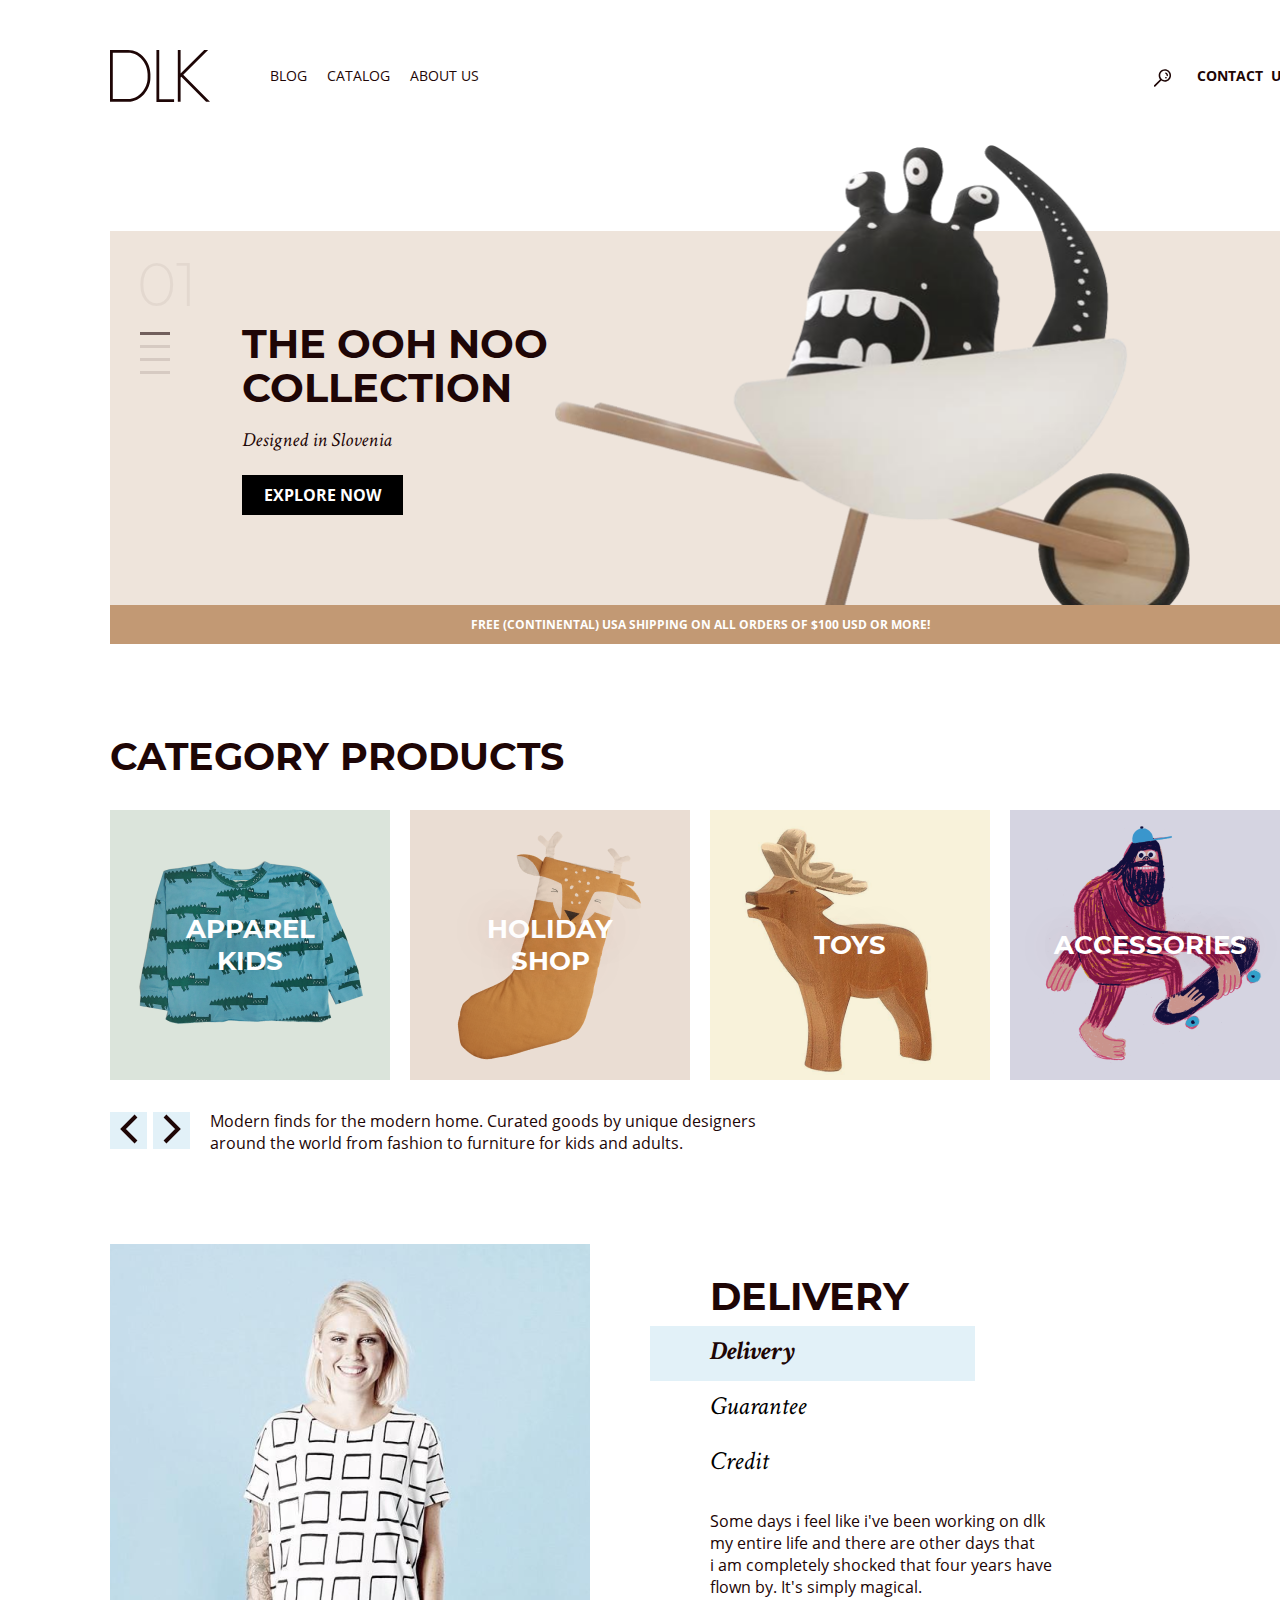
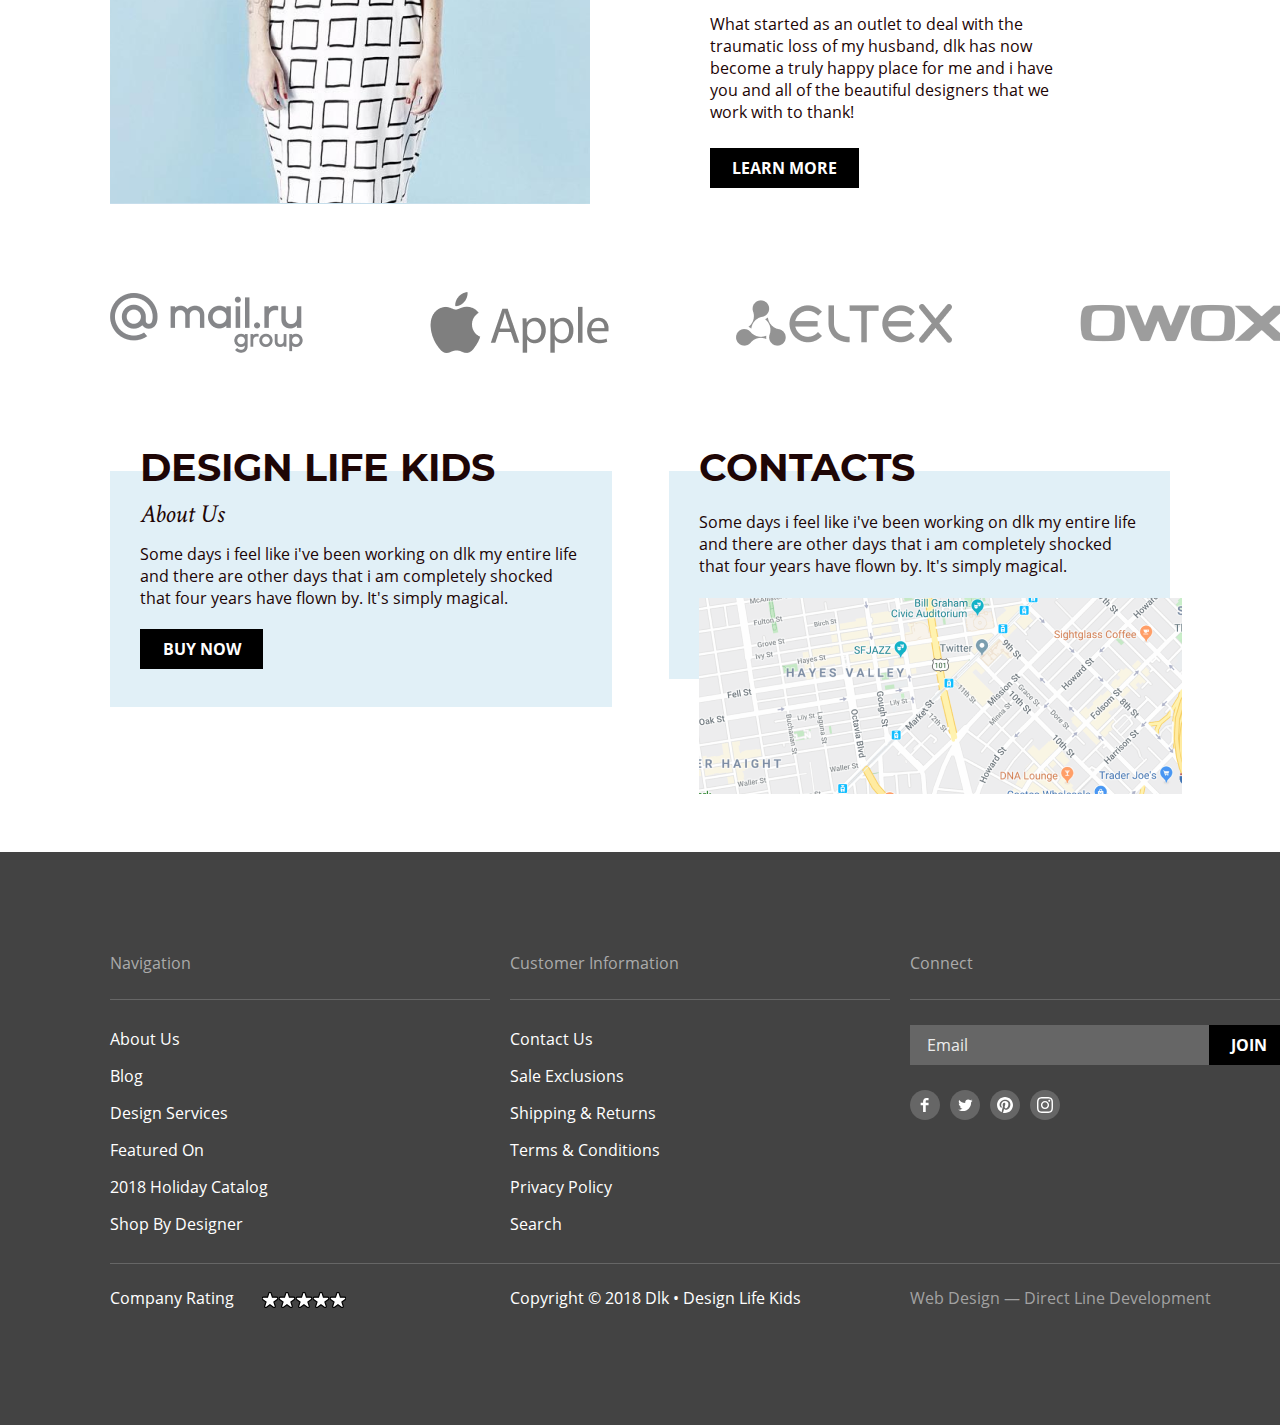
==== commit 044dd0f0: "Полностью стилизованный и размеченый проект. Добавила js на открытие и закрытие окна. Созданы, но не" ====
--- a/index.html
+++ b/index.html
@@ -5,106 +5,158 @@
     <meta charset="UTF-8">
     <meta name="viewport" content="width=device-width, initial-scale=1.0">
     <title>First project</title>
-    <link rel="stylesheet" href="common.css">
-    <link rel="stylesheet" href="style.css">
+    <link rel="stylesheet" href="/css/normalize.css">
+    <link rel="stylesheet" href="/css/fonts.css">
+    <link rel="stylesheet" href="/css/common.css">
+    <link rel="stylesheet" href="/css/index.css">
 
 </head>
 
 <body>
-    <header class="header">
-        <img src="/image/header/header-logo.svg" alt="Logo" class="header-logo-img">
-        <span class="header-logo visually-hidden">Go to main page</span>
-        <nav class="menu-nav">
-            <ul class="menu-items">
-                <li class="menu-item">
-                    <a href="#">Blog</a>
-                </li>
-                <li class="menu-item">
-                    <a href="catalog.html">Catalog</a>
-                </li>
-                <li class="menu-item">
-                    <a href="#">About Us</a>
-                </li>
-            </ul>
-        </nav>
-        <button type="button" class="search-button" aria-label="search on DLK">
-            <img src="/image/header/search-button.svg" alt="search">
-        </button>
-        <a href="/contact.html" class="contact-button">Contact us</a>
+    <header class="header container">
+        <div class="logo-menu-wrapper">
+            <div class="logo-wrapper"><img src="/image/header/header-logo.svg" alt="Logo"
+                    class="header-logo-img header-logo-main" height="52" width="100">
+                <span class="header-logo visually-hidden">Go to main page</span>
+            </div>
+            <nav class="menu-nav">
+                <ul class="menu-items">
+                    <li class="menu-item">
+                        <a href="blog.html" class="menu-item-link">Blog</a>
+                    </li>
+                    <li class="menu-item">
+                        <a href="catalog.html" class="menu-item-link">Catalog</a>
+                    </li>
+                    <li class="menu-item">
+                        <a href="#" class="menu-item-link">About Us</a>
+                    </li>
+                </ul>
+            </nav>
+        </div>
+        <div class="search-contact-wrapper">
+            <div class="search-wrapper">
+                <button type="button" class="search-btn" aria-label="search on DLK"></button>
+            </div>
+            <div class="contact-wrapper">
+                <a href="/contact.html" class="contact-button">Contact us</a>
+            </div>
+        </div>
     </header>
     <main class="main">
         <h1 class="visually-hidden heading">Dlk</h1>
-        <section class="hero">
-            <img src="image/hero/hero-image.png" alt="Monster" class="hero-img">
-            <span class="sidebar-number">01</span>
-            <ul class="sidebar">
-                <li class="sidebar-button"><button type="button" aria-label="change slide"></button></li>
-                <li class="sidebar-button"><button type="button" aria-label="change slide"></button></li>
-                <li class="sidebar-button"><button type="button" aria-label="change slide"></button></li>
-                <li class="sidebar-button"><button type="button" aria-label="change slide"></button></li>
-            </ul>
-            <h2 class="hero-title heading">The ooh noo<br>
-                collection</h2>
-            <p>Designed in Slovenia</p>
-            <button type="button" class="hero-button button-style">Explore now</button>
-            <p class="hero-footer">Free (continental) USA shipping on all orders of $100 USD or more!</p>
-        </section>
-        <section class="category">
-            <h2 class="category-title">Category products</h2>
-            <ul class="category-items">
+        <section class="hero-main container">
+            <div class="hero-wrapper">
+                <div class="wrapper-container">
+                    <div class="items-wrapper">
+                        <span class="sidebar-number">01</span>
+                        <ul class="sidebar-items">
+                            <li class="sidebar-item">
+                                <button type="button" class="sidebar-button sidebar-one"
+                                    aria-label=" change slide"></button>
+                            </li>
+                            <li class="sidebar-item">
+                                <button type="button" class="sidebar-button" aria-label=" change slide"></button>
+                            </li>
+                            <li class="sidebar-item">
+                                <button type="button" class="sidebar-button" aria-label=" change slide"></button>
+                            </li>
+                            <li class="sidebar-item">
+                                <button type="button" class="sidebar-button" aria-label=" change slide"></button>
+                            </li>
+                        </ul>
+                    </div>
+                    <div class="title-text-wrapper">
+                        <h2 class="hero-title">The ooh noo<br> collection
+                        </h2>
+                        <p class="hero-text">Designed in Slovenia</p>
+                        <button type="button" class="hero-button button-style">Explore now</button>
+                    </div>
+                    <img src="image/hero/hero-image.png" alt="Monster" class="hero-img" height="635" width="460">
+                </div>
+                <p class="hero-footer">Free (continental) USA shipping on all orders of $100 USD or more!</p>
+            </div>
+        </section>
+        <section class="category container">
+            <h2 class="category-title sub-heading">Category products</h2>
+            <ul class="category-items catalog-txt-style">
                 <li class="category-item">
                     <a href="#" class="category-item-link">
-                        <h3 class="category-item-title">Apparel<br>
-                            kids</h3>
-                        <img src="/image/category/apparel.png" alt="image" class="category-item-img">
+                        <h3 class="category-item-title">Apparel<br>kids
+                        </h3>
+                        <img src="/image/category/apparel.png" alt="image" class="category-item-img apparel-bckgrnd"
+                            height="270" width="280">
                     </a>
                 </li>
                 <li class="category-item">
                     <a href="#" class="category-item-link">
-                        <h3 class="category-item-title">Holiday<br>
-                            shop</h3>
-                        <img src="/image/category/holiday.png" alt="image" class="category-item-img">
+                        <h3 class="category-item-title">Holiday<br> shop
+                        </h3>
+                        <img src="/image/category/holiday.png" alt="image" class="category-item-img holiday-bckgrnd"
+                            height="270" width="280">
+                    </a>
+                </li>
+                <li class="category-item">
+                    <a href="toys.html" class="category-item-link">
+                        <h3 class="category-item-title">Toys</h3>
+                        <img src="/image/category/toys.png" alt="image" class="category-item-img toys-bckgrnd"
+                            height="270" width="280">
                     </a>
                 </li>
                 <li class="category-item">
                     <a href="#" class="category-item-link">
-                        <h3 class="category-item-title">Toys</h3>
-                        <img src="/image/category/toys.png" alt="image" class="category-item-img">
-                    </a>
-                </li>
-                <li class="category-item">
-                    <a href="#" class="category-item-link">
-                        <h3 class="category-title">Accessories</h3>
-                        <img src="/image/category/accessories.png" alt="image" class="category-item-img">
+                        <h3 class="category-item-title">Accessories</h3>
+                        <img src="/image/category/accessories.png" alt="image"
+                            class="category-item-img accessories-bckgrnd" height="270" width="280">
                     </a>
                 </li>
             </ul>
-        </section>
-        <div class="category-control">
-            <button type="button" class="category-control-button" aria-label="scroll category left"></button>
-            <button type="button" class="category-control-button" aria-label="scroll category right"></button>
-            <p class="category-control-txt txt">Modern finds for the modern home. Curated goods by unique designers<br>
-                around the world from fashion to furniture for kids and adults.</p>
-        </div>
-        <section class="dilevery">
-            <img src="/image/delivery/girl-img.png" alt="Girl in dress" class="dilevery-img">
-            <h2 class="delivery-title heading">Delivery</h2>
-            <ul class="delevery-items">
-                <li class="delivery-item"><button type="button">Delivery</button></li>
-                <li class="delivery-item"><button type="button">Guarantee</button></li>
-                <li class="delivery-item"><button type="button">Credit</button></li>
-            </ul>
-            <p class="delivery-txt txt">Some days i feel like i've been working on dlk my entire life
-                and there are other days that i am completely shocked that
-                four years have flown by. It's simply magical.</p>
-            <p class="delivery-txt txt">What started as an outlet to deal with the traumatic loss of my husband, dlk has
-                now
-                become a truly happy place for me and i have you and all of the beautiful designers
-                that we work with to thank!</p>
-            <a href="#" class="delivery-button button-style">Learn more</a>
-        </section>
-        <section class="partners">
-            <h2 class="partners-title visually-hidden heading">Partners</h2>
+            <div class="category-control">
+                <div class="category-button-wrapper">
+                    <button type="button" class="category-cntrl-btn-left" aria-label="scroll category left">
+                        <svg width="18" height="30" viewBox="0 0 18 30" fill="none" xmlns="http://www.w3.org/2000/svg">
+                            <path d="M16 2L3 15L16 28" stroke="#1E0606" stroke-width="4" />
+                        </svg>
+                    </button>
+                    <button type="button" class="category-cntrl-btn-right" aria-label="scroll category right">
+                        <svg width="18" height="30" viewBox="0 0 18 30" fill="none" xmlns="http://www.w3.org/2000/svg">
+                            <path d="M2 2L15 15L2 28" stroke="#1E0606" stroke-width="4" />
+                        </svg>
+                    </button>
+                </div>
+                <p class="category-cntrl-txt txt">Modern finds for the modern home. Curated goods by unique
+                    designers<br>
+                    around the world from fashion to furniture for kids and adults.</p>
+            </div>
+        </section>
+        <section class="delivery container">
+            <div class="delivery-img-wrapper">
+            </div>
+            <div class="delivery-wrapper">
+                <h2 class="delivery-title sub-heading">Delivery</h2>
+                <ul class="delivery-items">
+                    <li class="delivery-item">
+                        <button type="button" class="delivery-item-btn" autofocus>Delivery</button>
+                    </li>
+                    <li class="delivery-item">
+                        <button type="button" class="delivery-item-btn">Guarantee</button>
+
+                    </li>
+                    <li class="delivery-item">
+                        <button type="button" class="delivery-item-btn">Credit</button>
+                    </li>
+                </ul>
+                <p class="delivery-txt-first txt">Some days i feel like i've been working on dlk my entire life and
+                    there are
+                    other days that i am completely shocked that four years have flown by. It's simply magical.</p>
+                <p class="delivery-txt txt">What started as an outlet to deal with the traumatic loss of my husband, dlk
+                    has now become a truly happy place for me and i have you and all of the beautiful designers that we
+                    work
+                    with to thank!</p>
+                <a href="#" class="delivery-button button-style">Learn more</a>
+            </div>
+        </section>
+        <section class="partners container">
+            <h2 class="partners-title visually-hidden sub-heading">Partners</h2>
             <ul class="partners-list">
                 <li class="partner-item">
                     <a href="#" class="partner-item-link" aria-label="Go to Mail.ru">
@@ -128,158 +180,163 @@
                 </li>
             </ul>
         </section>
-        <section class="aside">
+        <section class="aside container">
             <div class="buy">
-                <h2 class="buy-title heading">Design Life Kids</h2>
-                <h4 class="buy-subtitle">About Us</h4>
-                <p class="buy-txt txt">Some days i feel like i've been working on dlk my
-                    entire life and there are other days that i am completely
-                    shocked that four years have flown by. It's simply magical.</p>
+                <h2 class="buy-title sub-heading">Design Life Kids</h2>
+                <h3 class="buy-subtitle">About Us</h3>
+                <p class="buy-txt txt">Some days i feel like i've been working on dlk my entire life and there are
+                    other days that i am completely shocked that four years have flown by. It's simply magical.</p>
                 <a href="#" class="buy-button button-style">BUY NOW</a>
             </div>
             <div class="contacts">
-                <h2 class="contacts-title heading">Contacts</h2>
-                <p class="contacts-txt txt">Some days i feel like i've been working on dlk
-                    my entire life and there are other days that i am completely shocked
-                    that four years have flown by. It's simply magical.</p>
-                <img src="/image/aside/contacts-img.png" alt="Map" class="contacts-img">
+                <h2 class="contacts-title sub-heading">Contacts</h2>
+                <p class="contacts-txt txt">Some days i feel like i've been working on dlk my entire life and there
+                    are
+                    other days that i am completely shocked that four years have flown by. It's simply magical.</p>
+                <img src="/image/aside/contacts-img.png" alt="Map" class="contacts-img" height="196" width="483">
             </div>
         </section>
     </main>
-    <footer class="footer txt">
-        <div class="navigation">
-            <p class="navigation-title">Navigation</p>
-            <ul class="navigation-items">
-                <li class="navigation-item">
-                    <a href="#" class="navigation-item-link">About Us</a>
-                </li>
-                <li class="navigation-item">
-                    <a href="#" class="navigation-item-link">Blog</a>
-                </li>
-                <li class="navigation-item">
-                    <a href="#" class="navigation-item-link">Design Services</a>
-                </li>
-                <li class="navigation-item">
-                    <a href="#" class="navigation-item-link">Featured On</a>
-                </li>
-                <li class="navigation-item">
-                    <a href="#" class="navigation-item-link">2018 Holiday Catalog</a>
-                </li>
-                <li class="navigation-item">
-                    <a href="#" class="navigation-item-link">Shop By Designer</a>
-                </li>
-            </ul>
-            <div class="rating">
-                <p class="rating-title">Company Rating</p>
-                <ul class="rating-items">
-                    <li class="rating-item">
-                        <img src="/image/footer/Star.svg" alt="star" class="star-img">
-                    </li>
-                    <li class="rating-item">
-                        <img src="/image/footer/Star.svg" alt="star" class="star-img">
-                    </li>
-                    <li class="rating-item">
-                        <img src="/image/footer/Star.svg" alt="star" class="star-img">
-                    </li>
-                    <li class="rating-item">
-                        <img src="/image/footer/Star.svg" alt="star" class="star-img">
-                    </li>
-                    <li class="rating-item">
-                        <img src="/image/footer/Star.svg" alt="star" class="star-img">
-                    </li>
-                </ul>
-            </div>
-        </div>
-        <div class="customer-information">
-            <p class="customer-information-title">Customer Information</p>
-            <ul class="customer-list">
-                <li class="customer-information-item">
-                    <a href="contact.html" class="customer-information-item-link">Contact Us</a>
-                </li>
-                <li class="customer-information-item">
-                    <a href="#" class="customer-information-item-link">Sale Exclusions</a>
-                </li>
-                <li class="customer-information-item">
-                    <a href="#" class="customer-information-item-link">Shipping & Returns</a>
-                </li>
-                <li class="customer-information-item">
-                    <a href="#" class="customer-information-item-link">Terms & Conditions</a>
-                </li>
-                <li class="customer-information-item">
-                    <a href="#" class="customer-information-item-link">Privacy Policy</a>
-                </li>
-                <li class="customer-information-item">
-                    <a href="#" class="customer-information-item-link">Search</a>
-                </li>
-            </ul>
+    <footer class="footer container">
+        <div class="footer-title-wrapper">
+            <h2 class="navigation-title footer-title">Navigation</h2>
+            <h2 class="customer-info-title footer-title">Customer Information</h2>
+            <h2 class="connect-title footer-title">Connect</h2>
+        </div>
+        <div class="footer-menu-wrapper">
+            <div class="navigation-wrapper">
+                <ul class="navigation-items">
+                    <li class="navigation-item">
+                        <a href="#" class="navigation-item-link">About Us</a>
+                    </li>
+                    <li class="navigation-item">
+                        <a href="blog.html" class="navigation-item-link">Blog</a>
+                    </li>
+                    <li class="navigation-item">
+                        <a href="#" class="navigation-item-link">Design Services</a>
+                    </li>
+                    <li class="navigation-item">
+                        <a href="#" class="navigation-item-link">Featured On</a>
+                    </li>
+                    <li class="navigation-item">
+                        <a href="#" class="navigation-item-link">2018 Holiday Catalog</a>
+                    </li>
+                    <li class="navigation-item">
+                        <a href="#" class="navigation-item-link">Shop By Designer</a>
+                    </li>
+                </ul>
+            </div>
+            <div class="customer-wrapper">
+                <ul class="customer-info-list">
+                    <li class="customer-info-item">
+                        <a href="contact.html" class="customer-info-item-link">Contact Us</a>
+                    </li>
+                    <li class="customer-info-item">
+                        <a href="#" class="customer-info-item-link">Sale Exclusions</a>
+                    </li>
+                    <li class="customer-info-item">
+                        <a href="#" class="customer-info-item-link">Shipping & Returns</a>
+                    </li>
+                    <li class="customer-info-item">
+                        <a href="#" class="customer-info-item-link">Terms & Conditions</a>
+                    </li>
+                    <li class="customer-info-item">
+                        <a href="#" class="customer-info-item-link">Privacy Policy</a>
+                    </li>
+                    <li class="customer-info-item">
+                        <a href="#" class="customer-info-item-link">Search</a>
+                    </li>
+                </ul>
+            </div>
+            <div class="connect-wrapper">
+                <div class="input-wrapper">
+                    <input id="connect-email-input" type="email" placeholder="Email" class="connect-input-email">
+                    <label for="connect-email-input" class="visually-hidden">Email</label>
+                    <button type="button" class="connect-button button-style">Join</button>
+                </div>
+                <ul class="social-items">
+                    <li class="social-item other-color">
+                        <a href="#" class="social-item-facebook" aria-label="Follow Us on Facebook">
+                            <img src="/image/footer/Facebook.svg" alt="facebook" class="facebook-img" width="30"
+                                height="30">
+                        </a>
+                    </li>
+                    <li class="social-item other-color">
+                        <a href="#" class="social-item-twitter" aria-label="Follow Us on Twitter">
+                            <img src="/image/footer/Twitter.svg" alt="twitter" class="twitter-img" width="30"
+                                height="30">
+                        </a>
+                    </li>
+                    <li class="social-item other-color">
+                        <a href="#" class="social-item-pinterest" aria-label="Follow Us on Pinterest">
+                            <img src="/image/footer/Pinterest.svg" alt="pinterest" class="pinterest-img" width="30"
+                                height="30">
+                        </a>
+                    </li>
+                    <li class="social-item other-color">
+                        <a href="#" class="social-item-instagram" aria-label="Follow Us on Instagram">
+                            <img src="/image/footer/Instagram.svg" alt="instagram" class="instagram-img" width="30"
+                                height="30">
+                        </a>
+                    </li>
+                </ul>
+            </div>
+        </div>
+        <div class="footer-bottom-wrapper">
+            <fieldset class="rating">
+                <legend class="rating-title footer-items">Company Rating</legend>
+                <div class="rating-group">
+                    <input type="radio" name="rating" value="1" class="rating-star" aria-label="Very bad">
+                    <input type="radio" name="rating" value="2" class="rating-star" aria-label="Bad">
+                    <input type="radio" name="rating" value="3" class="rating-star" aria-label="Normal">
+                    <input type="radio" name="rating" value="4" class="rating-star" aria-label="Good">
+                    <input type="radio" name="rating" value="5" class="rating-star" aria-label="Fine">
+                </div>
+            </fieldset>
             <div class="copyright">
-                <p class="copyright-txt">Copyright © 2018 Dlk • Design Life Kids</p>
-            </div>
-        </div>
-        <div class="connect">
-            <p class="connect-title">Connect</p>
-            <div class="connect-container">
-                <input id="connect-email-input" type="email" placeholder="email" class="connect-input-email">
-                <label for="connect-email-input" class="visually-hidden">Email</label>
-                <button type="button" class="connect-button button-style">Join</button>
-            </div>
-            <ul class="social-items">
-                <li class="social-item">
-                    <a href="#" class="social-item-facebook" aria-label="Follow Us on Facebook">
-                        <img src="/image/footer/Facebook.svg" alt="facebook" class="facebook-img">
-                    </a>
-                </li>
-                <li class="social-item">
-                    <a href="#" class="social-item-twitter" aria-label="Follow Us on Twitter">
-                        <img src="/image/footer/Twitter.svg" alt="twitter" class="twitter-img">
-                    </a>
-                </li>
-                <li class="social-item">
-                    <a href="#" class="social-item-pinterest" aria-label="Follow Us on Pinterest">
-                        <img src="/image/footer/Pinterest.svg" alt="pinterest" class="pinterest-img">
-                    </a>
-                </li>
-                <li class="social-item">
-                    <a href="#" class="social-item-instagram" aria-label="Follow Us on Instagram">
-                        <img src="/image/footer/Instagram.svg" alt="instagram" class="instagram-img">
-                    </a>
-                </li>
-            </ul>
+                <p class="copyright-txt footer-items">Copyright © 2018 Dlk • Design Life Kids</p>
+            </div>
             <div class="web-design">
-                <p class="web-design-txt">Web Design — Direct Line Development</p>
+                <a href="https://directline.digital/" class="footer-design other-color">Web Design — Direct Line
+                    Development</a>
             </div>
         </div>
     </footer>
-    <div class="modal">
-        <form action="https://echo.htmlacademy.ru" method="POST">
-            <h2 class="visually-hidden heading">Contact Us</h2>
-            <div class="form-name">
-                <label for="name-input">Name</label>
-                <input id="name-input" type="text" placeholder="Ivan Ivanov" required>
-            </div>
-            <div class="form-phone-email">
-                <div class="form-phone">
-                    <label for="phone-input">Phone</label>
-                    <input id="phone-input" type="text" required>
-                </div>
-                <div class="form-email">
-                    <label for="email-input">Email</label>
-                    <input id="email-input" type="email" required>
-                </div>
-            </div>
-            <label for="textatea-input">Message</label>
-            <textarea id="textatea-input" name="Message" cols="30" rows="10"></textarea>
-            <div class="agree">
-                <input id="agree-input" type="checkbox" class="input" value="agree" required>
-                <label for="agree-input">By clicking on the button, you consent to the
-                    processing of your personal data</label>
-            </div>
-            <button type="submit" class="form-button button-style">submit</button>
-        </form>
-        <button class="close-button" aria-label="Close">
-            <img src="/image/modal/modal-close-button.svg" alt="close">
-        </button>
+    <div class="main-wrapper popup">
+        <div class="form-wrapper">
+            <form action="https://echo.htmlacademy.ru" method="POST" class="contact-form">
+                <h2 class="visually-hidden heading">Contact Us</h2>
+                <div class="form-name">
+                    <label for="name-input">Name</label>
+                    <input id="name-input" type="text" placeholder="Ivan Ivanov" required>
+                </div>
+                <div class="form-phone-email">
+                    <div class="form-phone">
+                        <label for="phone-input">Phone</label>
+                        <input id="phone-input" type="text" required>
+                    </div>
+                    <div class="form-email">
+                        <label for="email-input">Email</label>
+                        <input id="email-input" type="email" required>
+                    </div>
+                </div>
+                <div class="form-textarea">
+                    <label for="textatea-input">Message</label>
+                    <textarea id="textatea-input" name="Message" cols="30" rows="10"></textarea>
+                </div>
+                <div class="agree">
+                    <input id="agree-input" type="checkbox" class="contact-agree-input visually-hidden" value="agree"
+                        required checked>
+                    <label for="agree-input" class="contact-agree-label">By clicking on the button, you consent to the
+                        processing of your personal data</label>
+                </div>
+                <button type="submit" class="form-button button-style">submit</button>
+            </form>
+            <button class="close-button" aria-label="Close"></button>
+        </div>
     </div>
+    <div class="popup-overlay"></div>
+    <script src="/js/index.js"></script>
 </body>
 
 </html>--- a/css/fonts.css
+++ b/css/fonts.css
@@ -0,0 +1,63 @@
+@font-face {
+    font-family: 'Open Sans';
+    src: url('/fonts/subset-OpenSans-Bold.woff2') format('woff2'),
+        url('/fonts/subset-OpenSans-Bold.woff') format('woff');
+    font-weight: bold;
+    font-style: normal;
+    font-display: swap;
+}
+
+@font-face {
+    font-family: 'Open Sans';
+    src: url('/fonts/subset-OpenSans-Regular.woff2') format('woff2'),
+        url('/fonts/subset-OpenSans-Regular.woff') format('woff');
+    font-weight: normal;
+    font-style: normal;
+    font-display: swap;
+}
+
+@font-face {
+    font-family: 'Crimson Text';
+    src: url('/fonts/subset-CrimsonText-Italic.woff2') format('woff2'),
+        url('/fonts/subset-CrimsonText-Italic.woff') format('woff');
+    font-weight: normal;
+    font-style: italic;
+    font-display: swap;
+}
+
+@font-face {
+    font-family: 'Montserrat';
+    src: url('/fonts/subset-Montserrat-SemiBold.woff2') format('woff2'),
+        url('/fonts/subset-Montserrat-SemiBold.woff') format('woff');
+    font-weight: 600;
+    font-style: normal;
+    font-display: swap;
+}
+
+@font-face {
+    font-family: 'Montserrat';
+    src: url('/fonts/subset-Montserrat-Bold.woff2') format('woff2'),
+        url('/fonts/subset-Montserrat-Bold.woff') format('woff');
+    font-weight: bold;
+    font-style: normal;
+    font-display: swap;
+}
+
+@font-face {
+    font-family: 'Montserrat';
+    src: url('/fonts/subset-Montserrat-Light.woff2') format('woff2'),
+        url('/fonts/subset-Montserrat-Light.woff') format('woff');
+    font-weight: 300;
+    font-style: normal;
+    font-display: swap;
+}
+
+@font-face {
+    font-family: 'Crimson Text';
+    src: url('/fonts/subset-CrimsonText-BoldItalic.woff2') format('woff2'),
+        url('/fonts/subset-CrimsonText-BoldItalic.woff') format('woff');
+    font-weight: bold;
+    font-style: italic;
+    font-display: swap;
+}
+
--- a/css/common.css
+++ b/css/common.css
@@ -0,0 +1,695 @@
+/* General */
+
+.visually-hidden {
+    position: absolute;
+    width: 1px;
+    height: 1px;
+    margin: -1px;
+    padding: 0;
+    overflow: hidden;
+    border: 0;
+    clip: rect(0 0 0 0)
+}
+
+ul {
+    list-style-type: none;
+}
+h1, h2, h3, p, ul, fieldset, button { 
+    padding-top: 0;
+    padding-bottom: 0;
+    padding-left: 0;
+    padding-right: 0;
+    margin-top: 0;
+    margin-bottom: 0;
+    margin-left: 0;
+    margin-right: 0;
+}
+a {
+    text-decoration: none;
+}
+
+.txt {
+    font-family: Open Sans, Arial, sans-serif;
+    font-size: 16px;
+    font-style: normal;
+    font-weight: 400;
+    line-height: 22px;
+    color: #1E0606;
+}
+button {
+    cursor: pointer;
+}
+.button-style {
+    font-family: Open Sans, Arial, sans-serif;
+    font-size: 16px;
+    font-style: normal;
+    font-weight: 700;
+    line-height: 22px;
+    color: #FFFFFF;
+    background-color: #000000;
+    text-transform: uppercase;
+    border: none;
+    cursor: pointer;
+}
+
+.button-style:hover {
+    background-color: #C29974;
+}
+
+.button-style:active {
+    background-color: #CFAF91;
+}
+
+.button-style:disabled {
+    background-color: #C1C1C1;
+}
+
+.heading {
+    font-family: Montserrat, Arial, sans-serif;
+    font-size: 40px;
+    font-style: normal;
+    font-weight: 700;
+    line-height: 49px;
+    color: #1E0606;
+    text-transform: uppercase;
+}
+
+.sub-heading {
+    font-family: Montserrat, Arial, sans-serif;
+    font-size: 38px;
+    font-style: normal;
+    font-weight: 700;
+    line-height: 46px;
+    color: #1E0606;
+    text-transform: uppercase;
+}
+
+.catalog-txt-style h3 {
+    font-family: Montserrat, Arial, sans-serif;
+    font-style: normal;
+    font-weight: bold;
+    font-size: 26px;
+    line-height: 32px;
+    text-transform: uppercase;
+    color: #FFFFFF;
+    text-shadow: 0px 0px 40px rgba(147, 3, 3, 0.25);
+}
+.catalog-item-top, .catalog-item-bottom, .category-item {
+    width: 280px;
+    height: 270px;
+}
+.category-item-title:hover {
+    text-decoration-line: underline;
+}
+.catalog-item-title:hover {
+    text-decoration-line: underline;
+}
+.category-item-title:active {
+    text-decoration-line: underline;
+}
+.catalog-item-title:active {
+    text-decoration-line: underline;
+}
+*,
+*::after,
+*::before {
+    box-sizing: border-box;
+    
+}
+.container {
+    max-width: 1400px;
+    margin: 0 auto;
+    padding: 0 110px;
+}
+
+fieldset {
+  border: 0;
+}
+
+/* Catalog image background */
+
+.apparel-bckgrnd {
+    background-color: #DBE4DB;
+
+}
+
+.holiday-bckgrnd {
+   background-color: #EADDD3;
+
+}
+
+.toys-bckgrnd {
+    background-color: #F8F2DA;
+
+} 
+
+.accessories-bckgrnd {
+    background-color: #D5D4E1;
+
+}
+.sale-bckgrnd {
+    background-color: #F3D0DB;
+    ;
+
+} 
+
+.adults-bckgrnd {
+    background-color: #E5EAF8;
+    ;
+ 
+}
+/* HEADER */
+
+.header {
+    display: flex;
+    flex-direction: row;
+    align-items: center;
+    width: 1180px;
+    box-sizing: content-box;
+    padding-top: 50px;
+}
+.logo-menu-wrapper{
+    display: flex;
+    flex-direction: row;
+    margin-right: 675px;
+}
+
+.header-logo-img {
+    width: 100px;
+    height: 52px;
+}
+
+.header-logo-img:not(.header-logo-main):hover {
+    opacity: 0,5;
+}
+
+.header-logo-img:not(.header-logo-main):active {
+    opacity: 0,2;
+}
+
+.menu-nav {
+    display: flex;
+    flex-basis: 210px;
+    margin-left: 60px;
+    padding-top: 16px;
+}
+
+.menu-items {
+    display: flex;
+    flex-direction: row;
+    justify-content: space-between;
+    padding-left: 0;
+}
+.menu-item + .menu-item {
+ margin-left: 20px;
+}
+.menu-item-link {
+    font-family: Open Sans, Arial, sans-serif;
+    font-size: 14px;
+    font-style: normal;
+    font-weight: 400;
+    line-height: 19px;
+    color: #1E0606;
+    text-transform: uppercase;
+}
+
+.menu-item-link:hover {
+    opacity: 0.5;
+}
+
+.menu-item-link:active {
+    opacity: 0.2;
+}
+.search-contact-wrapper{    
+    display: flex;
+    flex-direction: row;
+    justify-content: center;
+    flex-basis: 136px;
+    min-height: 24px;
+}
+.search-wrapper {
+    display: flex;
+    align-items: center;
+    margin-right: 26px;
+}
+.search-btn {
+    height: 18px;
+    width: 17px;
+    background-image: url(/image/header/search-button.svg);
+    background-repeat: no-repeat;
+    background-position: center;
+    background-color: transparent;
+    border: none;
+}
+.search-btn:hover {
+    opacity: 0.5;
+}
+
+.search-btn:active {
+    opacity: 0.2;
+}
+.contact-wrapper {
+    word-spacing: 4px;
+}
+.contact-button {
+    font-family: Open Sans, Arial, sans-serif;
+    font-size: 14px;
+    font-style: normal;
+    font-weight: 700;
+    line-height: 19px;
+    color: #1E0606;
+    text-transform: uppercase;
+}
+
+.contact-button:hover {
+    opacity: 0.5;
+}
+
+.contact-button:active {
+    opacity: 0.2;
+}
+
+/* Contact Page /Modal*/
+
+.main-wrapper {
+    display: flex;
+    flex-direction: row;
+    font-family: Open Sans, Arial, sans-serif;
+    font-style: normal;
+    font-weight: normal;
+}
+input, textarea {
+    border: 1px solid rgba(0, 0, 0, 0.2);
+}
+.main-wrapper input:hover {
+    border: 1px solid rgba(0, 0, 0, 0.3);
+}
+.main-wrapper input:active {
+    outline: none;
+    border: 1px solid rgba(0, 0, 0, 0.2);
+}
+.main-wrapper input:focus {
+    outline: none;
+    border: 1px solid rgba(0, 0, 0, 0.2);
+}
+.main-wrapper textarea:hover {
+    border: 1px solid rgba(0, 0, 0, 0.3);
+}
+.main-wrapper textarea:active {
+    outline: none;
+    border: 1px solid rgba(0, 0, 0, 0.2);
+}
+.main-wrapper textarea:focus {
+    outline: none;
+    border: 1px solid rgba(0, 0, 0, 0.2);
+}
+.contact-form label {
+    margin-bottom: 3px;
+    font-family: Open Sans, Arial, sans-serif;
+    font-style: normal;
+    font-weight: normal;
+    font-size: 14px;
+    line-height: 19px;
+
+}
+/* Form Input Name */
+.form-wrapper {
+    display: flex;
+    flex-direction: column;
+    background-color: #E5EAF8;
+    width: 680px;
+    padding-top: 43px;
+    padding-bottom: 42px;
+    padding-right: 40px;
+    padding-left: 40px;
+}
+.form-name {
+    display: flex;
+    flex-direction: column;
+}
+.form-name label {
+    margin-bottom: 3px;
+}
+.form-name {
+    padding-bottom: 20px;
+}
+.form-name input {
+    height: 50px;
+    width: 600px;
+}
+.form-name input::placeholder {
+    padding-top: 14px;
+    padding-bottom: 11px;
+    padding-left: 20px;
+    padding-right: 485px;
+    font-size: 18px;
+    line-height: 25px;
+    color: black;
+}
+/* Form- Phone-Email input */
+
+.form-phone-email {
+    display: flex;
+    flex-direction: row;
+    margin-bottom: 20px;
+}
+.form-phone-email div {
+    display: flex;
+    flex-direction: column;
+}
+.form-phone-email input {
+    width: 290px;
+    height: 50px;
+}
+.form-phone-email input{
+    margin-right: 20px;
+}
+textarea {
+    resize: none;
+}
+
+/* Form - Textarea */
+
+.form-textarea {
+    display: flex;
+    flex-direction: column;
+    margin-bottom: 22px;
+}
+.form-textarea textarea {
+    width: 600px;
+    height: 150px;
+}
+
+/* Form Checkbox */
+.agree {
+    display: flex;
+    flex-direction: row;
+    margin-bottom: 17px;
+} 
+.agree input {
+    margin-right: 16px;
+}
+.contact-agree-label {
+    position: relative;
+    padding-left: 34px;
+}
+.contact-agree-label::before {
+    content: "";
+    position: absolute;
+    top: -2px;
+    left: 0px;
+    width: 19px;
+    height: 19px;
+    border: 2px solid #C29974;
+    border-radius: 3px;
+}
+.contact-agree-label::after {
+    content: '';
+    position: absolute;
+    top: -2px;
+    left: 3px;
+    width: 15px;
+    height: 15px;
+    background-image: url(/image/checkbox/Vector\ 1.svg);
+    background-repeat: no-repeat;
+    opacity: 0;
+}
+.contact-agree-input:checked + .contact-agree-label::after {
+    opacity: 1;
+}
+.contact-agree-input:checked + .contact-agree-label {
+    text-decoration: underline;
+}
+
+
+/* Form Button */
+
+.form-button {
+    display: flex;
+    flex-direction: column;
+    justify-content: center;
+    align-items: center;
+    min-width: 106px;
+    min-height: 40px;
+}
+
+/* FOOTER */
+/* Footer General */
+.footer {
+    font-family: Open Sans, Arial, sans-serif;
+    font-style: normal;
+    font-weight: normal;
+    font-size: 16px;
+    line-height: 22px;
+    background-color: #434343;
+    text-transform: capitalize;
+    width: 1400px;
+    padding-bottom: 100px;
+}
+.footer {
+    display: flex;
+    flex-direction: column;
+}
+.footer a:not(.other-color) {
+    color: #FFFFFF;
+}
+.footer a:hover {
+    opacity: 0.5;
+}
+.footer a:active {
+    opacity: 0.2;
+}
+.footer-items {
+    color: #FFFFFF;
+}
+/* Footer Title */
+
+.footer-title-wrapper{
+    display: flex;
+    flex-direction: row;
+    padding-top: 100px;
+    margin-bottom: 28px;
+}
+.footer .footer-title {
+    font-weight: normal; /* Продублировала свойства текста, чтобы перебить normalize.css */
+    font-size: 16px;
+    color: #AAAAAA;
+}
+.navigation-title, .customer-info-title, .connect-title {
+    width: 380px;
+    border-bottom: 1px solid #666666;
+    margin-top: 0px;
+    margin-bottom: 0;
+    margin-right: 20px;
+    padding-bottom: 25px;
+}
+.connect-title {
+    margin-right: 0px;
+}
+/* Footer Menu */
+.footer-menu-wrapper {
+    display: flex;
+    flex-direction: row;
+    border-bottom: 1px solid #666666;
+    padding-bottom: 28px;
+}
+.navigation-wrapper, .customer-wrapper{
+    min-width: 380px;
+    margin-right: 20px;
+}
+.connect-wrapper  {
+    margin-top: -3px;
+    min-width: 380px;
+}
+.navigation-items, .customer-info-list, .social-items {
+    padding-left: 0px;
+}
+.navigation-item, .customer-info-item {
+    margin-bottom: 15px;
+}
+.customer-info-item:last-child {
+    margin-bottom: 0;
+}
+.navigation-item:last-child {
+    margin-bottom: 0;
+}
+.navigation-items, .customer-info-list {
+    margin-top: 0px;
+    margin-bottom: 0px;
+}
+/* Email */
+.input-wrapper {
+    display: flex;
+    flex-direction: row;
+    margin-bottom: 25px;
+}
+.connect-input-email {
+    width: 299px;
+    height: 40px;
+    background-color: #666666;
+    border: none;
+}
+
+.connect-input-email::placeholder {
+    font-family: Open Sans, Arial, sans-serif;
+    font-style: normal;
+    font-weight: normal;
+    font-size: 16px;
+    line-height: 22px;
+    color: #EBEBEB;
+    padding-left: 15px;
+}
+.connect-input-email:hover {
+    border: 1px solid #FFFDFD;
+    border-right-color: transparent;
+}
+
+.connect-input-email:focus {
+    border: 1px solid #FFFDFD;
+    border-right: none;
+}
+
+.connect-button{
+    display: flex;
+    justify-content: center;
+    align-items: center;
+    width: 80px;
+    height: 40px;
+}
+/* Footer social */
+
+.social-items{
+    display: flex;
+    flex-direction: row;
+    margin-top: 0px;
+    margin-bottom: 0px;
+}
+.social-items img {
+    width: 30px;
+    height: 30px;
+}
+.social-item {
+    margin-right: 10px;
+}
+.social-item:last-child {
+    margin-right: 0;
+}
+
+/* Footer-bottom */
+
+.footer-bottom-wrapper {
+    display: flex;
+    flex-direction: row;
+    align-items: flex-start;
+    
+}
+.rating, .copyright, .web-design {
+    min-width: 380px;
+    padding-top: 23px;
+    margin-right: 20px;
+}
+
+.web-design {
+    margin-right: 0px;
+}
+.footer-items {
+    margin-top: 0px;
+    margin-bottom: 0px;
+}
+
+.rating {
+    display: flex;
+    flex-direction: row;
+    padding: 0;
+    border: none;
+    cursor: pointer;
+}
+.rating-title {
+    padding-top: 23px;
+}
+.rating-group {
+    position: relative;
+    top: -17px;
+    left: 127px;
+    height: 16px;
+    width: 84px;
+    display: flex;
+    flex-direction: row;
+    padding-left: 0px;
+    margin-top: 0px;
+    margin-bottom: 0px;
+    margin-left: 25px;
+    background-image: url(/image/footer/Star.svg);
+    background-size: 17px auto;
+    background-repeat: repeat-x;
+    
+}
+.rating-star {
+    position: absolute;
+    top: 0;
+    left: 0;
+    width: 17px;
+    height: 17px;
+    appearance: none;
+    margin-right: 3px;
+    border: none;
+    background-size: 17px auto;
+    background-repeat: repeat-x;
+    cursor: pointer;
+}
+.rating:hover > legend{
+    color: #C29974;
+}
+.rating-star:focus {
+    outline: none;
+}
+.rating-star:hover {
+    background-image: url(/image/footer/star-hover.svg);
+}
+.rating-star:hover ~ .rating-star {
+    background-image: url(/image/footer/Star.svg);
+}
+.rating-star:checked {
+    background-image: url(/image/footer/star-checked.svg);
+}
+.rating-star:nth-of-type(1) {
+    z-index: 5;
+     width: 17px;
+}
+.rating-star:nth-of-type(2) {
+    z-index: 4;
+    width: 34px;
+}
+.rating-star:nth-of-type(3) {
+    z-index: 3;
+    width: 51px;
+}
+.rating-star:nth-of-type(4) {
+    z-index: 2;
+    width: 68px;
+}
+.rating-star:nth-of-type(5) {
+    z-index: 1;
+    width: 85px;
+}
+
+
+.rating-star:last-child {
+    margin-right: 0px;
+}
+
+/* Footer design */
+
+.footer-design {
+    color: #A2A2A2;
+}
+footer .footer-design:hover {
+    color: #FFFFFF;
+    opacity: 1;
+    text-decoration-line: underline;
+}
+footer .footer-design:active {
+    color: #FFFFFF;
+    opacity: 1;
+    text-decoration-line: underline;
+}--- a/css/index.css
+++ b/css/index.css
@@ -0,0 +1,531 @@
+.main {
+    margin-top: 125px;
+}
+
+/* Section hero-main */
+.hero-main {
+    position: relative;
+    width: 1180px;
+    margin-bottom: 90px;
+    padding-left: 110px;
+    padding-right: 110px;
+    -webkit-box-sizing: content-box;
+            box-sizing: content-box;
+}
+
+.hero-wrapper{ 
+    display: -webkit-box; 
+    display: -ms-flexbox; 
+    display: flex;
+    -webkit-box-orient: vertical;
+    -webkit-box-direction: normal;
+        -ms-flex-direction: column;
+            flex-direction: column;
+    -webkit-box-pack: end;
+        -ms-flex-pack: end;
+            justify-content: flex-end;
+    background-color: #EEE4DB;
+
+}
+.wrapper-container {
+    display: -webkit-box;
+    display: -ms-flexbox;
+    display: flex;
+    -webkit-box-orient: horizontal;
+    -webkit-box-direction: normal;
+        -ms-flex-direction: row;
+            flex-direction: row;
+    -webkit-box-pack: start;
+        -ms-flex-pack: start;
+            justify-content: flex-start;
+    margin-bottom: 90px;
+
+}
+
+.title-text-wrapper {
+    display: -webkit-box;
+    display: -ms-flexbox;
+    display: flex;
+    -webkit-box-orient: vertical;
+    -webkit-box-direction: normal;
+        -ms-flex-direction: column;
+            flex-direction: column;
+    -webkit-box-align: baseline;
+        -ms-flex-align: baseline;
+            align-items: baseline;
+    -webkit-box-pack: center;
+        -ms-flex-pack: center;
+            justify-content: center;
+    padding-top: 91px;
+    margin-left: 45px;
+
+}
+.hero-title {
+    font-family: Montserrat, Arial, sans-serif;
+    font-size: 40px;
+    font-style: normal;
+    font-weight: 700;
+    line-height: 44px;
+    color: #1E0606;
+    text-transform: uppercase;
+    margin-bottom: 20px;
+}
+.hero-text {
+    font-family: Crimson Text, Arial, sans-serif;
+    font-size: 20px;
+    font-style: italic;
+    font-weight: 400;
+    line-height: 25px;
+    color: #1E0606;
+    margin-bottom: 20px;
+}
+
+.hero-button {
+    min-width: 161px;
+    min-height: 40px;
+
+}
+
+.hero-img{
+    position: absolute;
+    display: -webkit-box;
+    display: -ms-flexbox;
+    display: flex;
+    top: -86px;
+    left: 550px;
+    width: 635px;
+    height: 460px;
+    margin-left: 5px;
+}
+
+.items-wrapper{ 
+    display: -webkit-box; 
+    display: -ms-flexbox; 
+    display: flex;
+    -webkit-box-orient: vertical;
+    -webkit-box-direction: normal;
+        -ms-flex-direction: column;
+            flex-direction: column;
+    -webkit-box-pack: start;
+        -ms-flex-pack: start;
+            justify-content: flex-start;
+    padding-top: 17px;
+    padding-left: 30px;
+}
+
+.sidebar-number {
+    font-family: Montserrat, Arial, sans-serif;
+    font-style: normal;
+    font-weight: 300;
+    font-size: 60px;
+    line-height: 73px;
+    color: rgba(30, 6, 6, 0.05);
+    margin-left: -3px;
+}
+.sidebar-item {
+    width: 30px;
+    height: 3px;
+    margin-bottom: 10px;
+}
+.sidebar-item:last-child {
+    margin-bottom: 0;
+}
+.sidebar-button {
+    width: 30px;
+    height: 3px;
+    background-color: #D6CAC2;
+    border: none;
+}
+
+.sidebar-one {
+    width: 30px;
+    height: 3px;
+    background-color: rgba(30, 6, 6, 0.6);
+}
+
+.sidebar-button:hover {
+    background-color: rgba(30, 6, 6, 0.6);
+}
+
+.hero-footer {
+    display: -webkit-box;
+    display: -ms-flexbox;
+    display: flex;
+    -webkit-box-pack: center;
+        -ms-flex-pack: center;
+            justify-content: center;
+    -webkit-box-align: center;
+        -ms-flex-align: center;
+            align-items: center;
+    min-height: 39px;
+    font-family: Open Sans, Arial, sans-serif;
+    font-size: 12px;
+    font-style: normal;
+    font-weight: 700;
+    line-height: 16px;
+    color: #FFFFFF;
+    background-color: #C29974;
+    text-transform: uppercase;
+    margin: 0;
+
+}
+
+/* Section category */
+
+.category {
+     display: -webkit-box;
+     display: -ms-flexbox;
+     display: flex;
+     -webkit-box-orient: vertical;
+     -webkit-box-direction: normal;
+         -ms-flex-direction: column;
+             flex-direction: column;
+     margin-bottom: 90px;
+     -webkit-box-sizing: content-box;
+             box-sizing: content-box;
+     width: 1180px;
+}
+
+.category-title {
+    margin-bottom: 30px;
+}
+ 
+.category-items {
+    display: -webkit-box;
+    display: -ms-flexbox;
+    display: flex;
+    -webkit-box-orient: horizontal;
+    -webkit-box-direction: normal;
+        -ms-flex-direction: row;
+            flex-direction: row;
+    -webkit-box-align: start;
+        -ms-flex-align: start;
+            align-items: flex-start;
+    list-style-type: none;
+    margin-bottom: 27px;
+}
+.category-item {
+    height: 270px;
+    width: 280px;
+    margin-right: 20px;
+}
+.category-item:last-child {
+    margin-right: 0;
+}
+.category-item-title{
+    position: absolute;
+}
+
+.category-item-link{
+    display: -webkit-box;
+    display: -ms-flexbox;
+    display: flex;
+    -webkit-box-pack: center;
+        -ms-flex-pack: center;
+            justify-content: center;
+    -webkit-box-align: center;
+        -ms-flex-align: center;
+            align-items: center;
+    text-align: center;
+    -ms-flex-wrap: wrap;
+        flex-wrap: wrap;
+}
+
+/* Category control */
+
+.category-control {
+    display: -webkit-box;
+    display: -ms-flexbox;
+    display: flex;
+    -webkit-box-align: center;
+        -ms-flex-align: center;
+            align-items: center;
+}
+.category-button-wrapper {
+    display: -webkit-box;
+    display: -ms-flexbox;
+    display: flex;
+}
+.category-cntrl-btn-left {
+    position: relative;
+    padding: 0px;
+    margin-right: 6px;
+    width: 37px;
+    height: 37px;
+    border: 0;
+    background-color: rgba(112, 187, 220, 0.2);
+}
+.category-cntrl-btn-right {
+    position: relative;
+    padding: 0px;
+    width: 37px;
+    height: 37px;
+    border: 0;
+    background-color: rgba(112, 187, 220, 0.2);
+}
+.category-cntrl-txt {
+    padding-top: 3px;
+    margin-left: 20px;
+}
+
+/* Section Delivery */
+
+.delivery {
+    display: -webkit-box;
+    display: -ms-flexbox;
+    display: flex;
+    -webkit-box-orient: horizontal;
+    -webkit-box-direction: normal;
+        -ms-flex-direction: row;
+            flex-direction: row;
+    -webkit-box-pack: start;
+        -ms-flex-pack: start;
+            justify-content: flex-start;
+    margin-bottom: 88px;
+}
+.delivery-img-wrapper {
+    min-width: 480px;
+    height: 560px;
+    background-image: url(/image/delivery/girl-img.png);
+}
+.delivery-wrapper {
+    display: -webkit-box;
+    display: -ms-flexbox;
+    display: flex;
+    -webkit-box-orient: vertical;
+    -webkit-box-direction: normal;
+        -ms-flex-direction: column;
+            flex-direction: column;
+    -webkit-box-align: start;
+        -ms-flex-align: start;
+            align-items: flex-start;
+    margin-left: 120px;
+
+}
+
+.delivery-title {
+    padding-top: 30px;
+    margin-bottom: 6px;
+}
+
+.delivery-items {
+    list-style-type: none;
+    margin-bottom: 19px;
+}
+.delivery-item{
+    margin-left: -60px;
+}
+.delivery-item-btn {
+    display: -webkit-box;
+    display: -ms-flexbox;
+    display: flex;
+    -webkit-box-align: center;
+        -ms-flex-align: center;
+            align-items: center;
+    font-family: Crimson Text, Arial, sans-serif;
+    font-size: 26px;
+    font-style: italic;
+    font-weight: 400;
+    line-height: 32px;
+    letter-spacing: 0em;
+    text-align: left;
+    background-color: transparent;
+    border: 0;
+    padding-left: 60px;
+    width: 325px;
+    height: 55px;
+    
+}
+.delivery-item-btn:focus {
+    font-weight: bold;
+    color: #1E0606;
+    border: 0;
+    outline: none;
+    width: 325px;
+    height: 55px;
+    background-color: rgba(112, 187, 220, 0.2);
+    border: 0;
+    outline: none;
+}
+.delivery-txt-first{
+    padding-right: 100px;
+    margin-bottom: 15px;
+}
+
+.delivery-txt{
+    padding-right: 100px;
+    margin-bottom: 25px;
+}
+.delivery-button {
+    display: -webkit-box;
+    display: -ms-flexbox;
+    display: flex;
+    -webkit-box-pack: center;
+        -ms-flex-pack: center;
+            justify-content: center;
+    -webkit-box-align: center;
+        -ms-flex-align: center;
+            align-items: center;
+    min-width: 149px;
+    min-height: 40px;
+}
+
+/* Section Partners */
+
+.partners{
+    margin-bottom: 113px;
+}
+
+.partners-list {
+    display: -webkit-box;
+    display: -ms-flexbox;
+    display: flex;
+    -webkit-box-orient: horizontal;
+    -webkit-box-direction: normal;
+        -ms-flex-direction: row;
+            flex-direction: row;
+    -webkit-box-align: center;
+        -ms-flex-align: center;
+            align-items: center;
+}
+
+.partner-item {
+    margin-right: 127px;
+}
+.partner-item:last-child {
+    margin-right: 0px;
+}
+/* Section Aside */
+
+.aside {
+    display: -webkit-box;
+    display: -ms-flexbox;
+    display: flex;
+    -webkit-box-orient: horizontal;
+    -webkit-box-direction: normal;
+        -ms-flex-direction: row;
+            flex-direction: row;
+    -webkit-box-align: start;
+        -ms-flex-align: start;
+            align-items: flex-start;
+    margin-bottom: 145px;
+}
+.buy {
+    margin-right: 57px;
+    min-height: 236px;
+}
+.buy,.contacts {
+    position: relative;
+    display: -webkit-box;
+    display: -ms-flexbox;
+    display: flex;
+    -webkit-box-orient: vertical;
+    -webkit-box-direction: normal;
+        -ms-flex-direction: column;
+            flex-direction: column;
+    -webkit-box-align: start;
+        -ms-flex-align: start;
+            align-items: flex-start;
+    padding-left: 30px;
+    width: 545px;
+    background-color: #E1F0F7;
+}
+.buy-title, .contacts-title {
+    margin-top: -26px;
+    
+}
+.buy-title {
+    margin-bottom: 10px;
+}
+.buy-subtitle {
+    font-family: Crimson Text, Arial, sans-serif;
+    font-size: 26px;
+    font-style: italic;
+    font-weight: 400;
+    line-height: 32px;
+    color: #1E0606;
+    margin-top: 0px;
+    margin-bottom: 10px;
+}
+.buy-txt{
+    margin-bottom: 20px;
+    padding-right: 30px;
+}
+.buy-button{
+    display: -webkit-box;
+    display: -ms-flexbox;
+    display: flex;
+    -webkit-box-pack: center;
+        -ms-flex-pack: center;
+            justify-content: center;
+    -webkit-box-align: center;
+        -ms-flex-align: center;
+            align-items: center;
+    margin-bottom: 30px;
+    min-width: 123px;
+    min-height: 40px;
+}
+
+.contacts-title {
+    margin-bottom: 20px;
+}
+.contacts-txt {
+    padding-right: 30px;
+    padding-bottom: 102px;
+}
+.contacts-img {
+    position: absolute;
+    width: 483px;
+    height: 196px;
+    top: 127px;
+    left: 30px;
+}
+
+/* Modal/Form */
+.popup {
+    display: none;
+    position: fixed;
+    top: 113px;
+    left: 50%;
+    margin-left: -340px;
+    z-index: 1;
+}
+.popup .form-button:disabled {
+    background-color: #EEE4DB;
+}
+.popup.open {
+    display: block;
+}
+.popup-overlay {
+    display: none;
+    position: fixed;
+    top: 0;
+    left: 0;
+    background-color: rgba(125, 151, 218, 0.8);
+    width: 100%;
+    height: 100%;
+    opacity: 0.8;
+}
+.popup-overlay.show {
+    display: block;
+}
+.form-wrapper {
+    position: relative;
+}
+.close-button {
+    position: absolute;
+    left: 690px;
+    top: 1px;
+    background-image: url(/image/modal/modal-close-button.svg);
+    height: 15px;
+    width: 15px;
+    background-color: transparent;
+    color: #1E0606;
+    border: 0;
+}
+.close-button:hover {
+    opacity: 0.5;
+}
+.close-button:active {
+    opacity: 0.3;
+}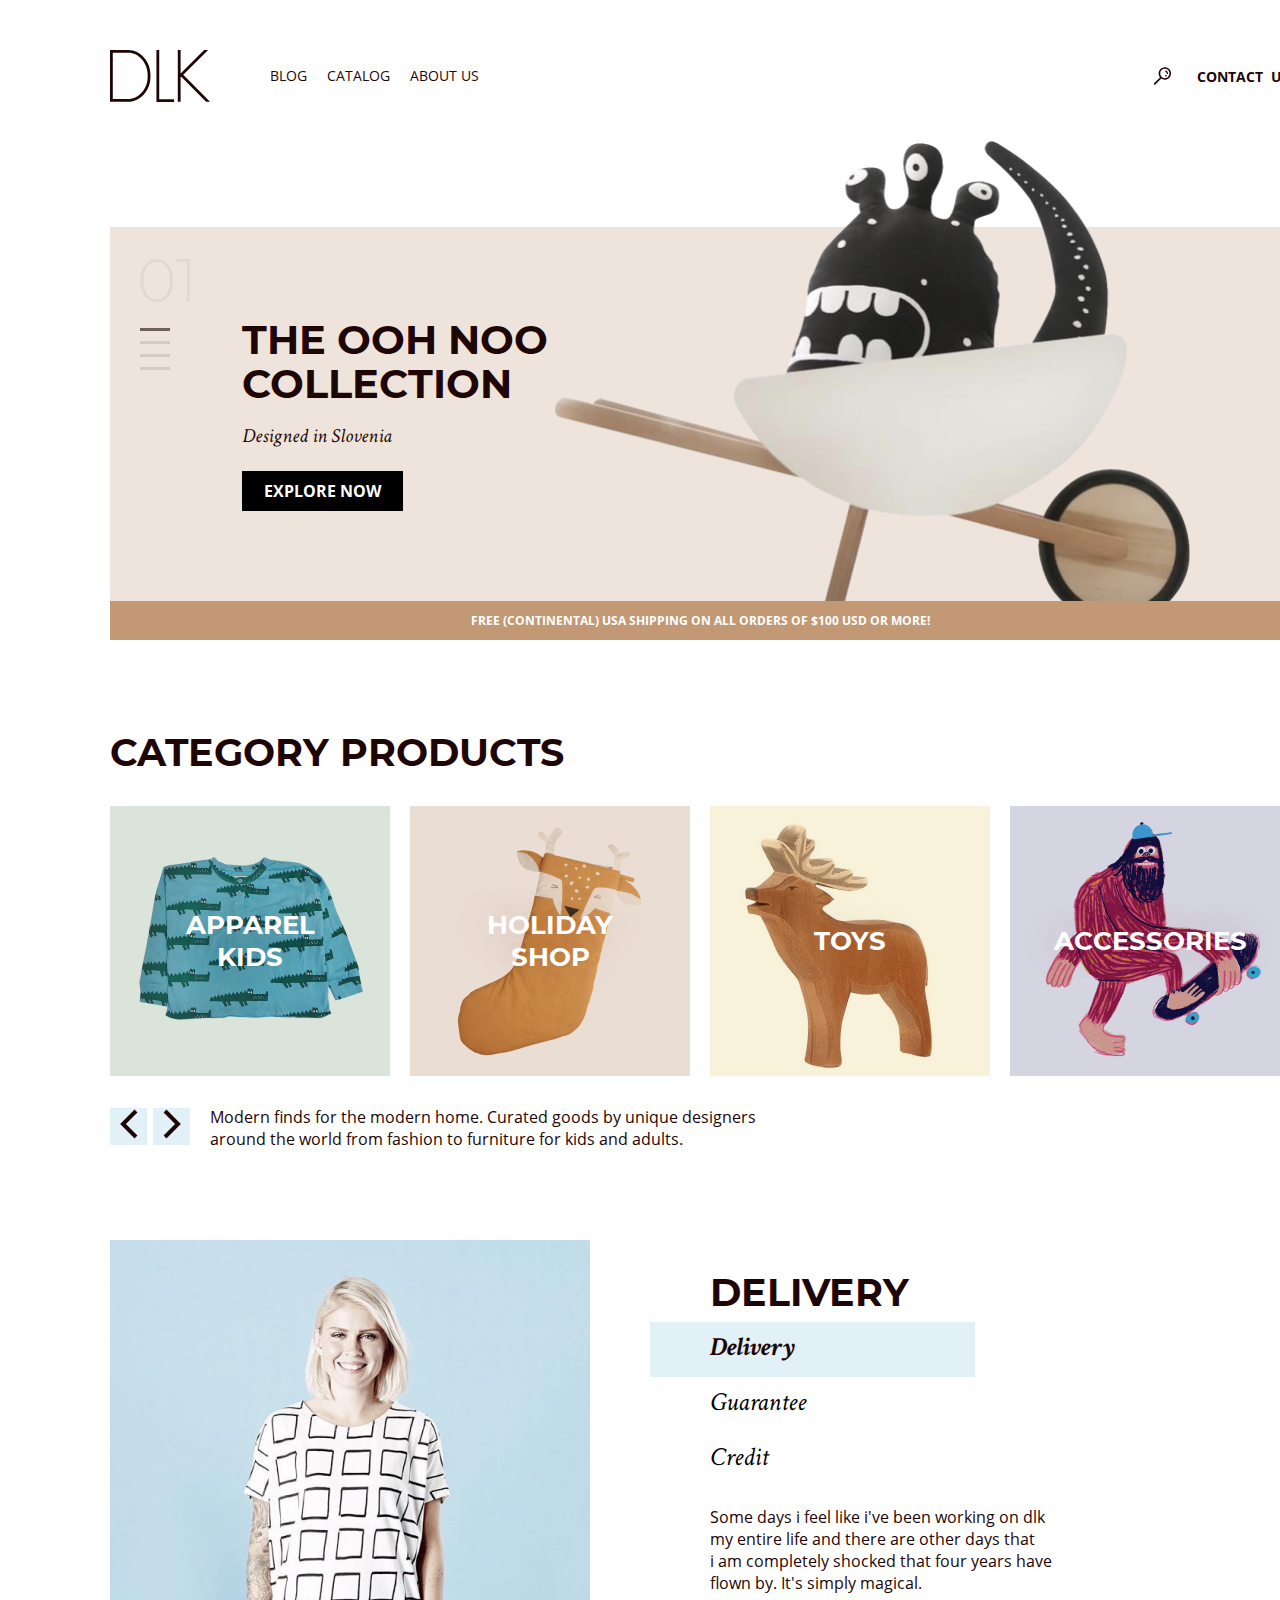
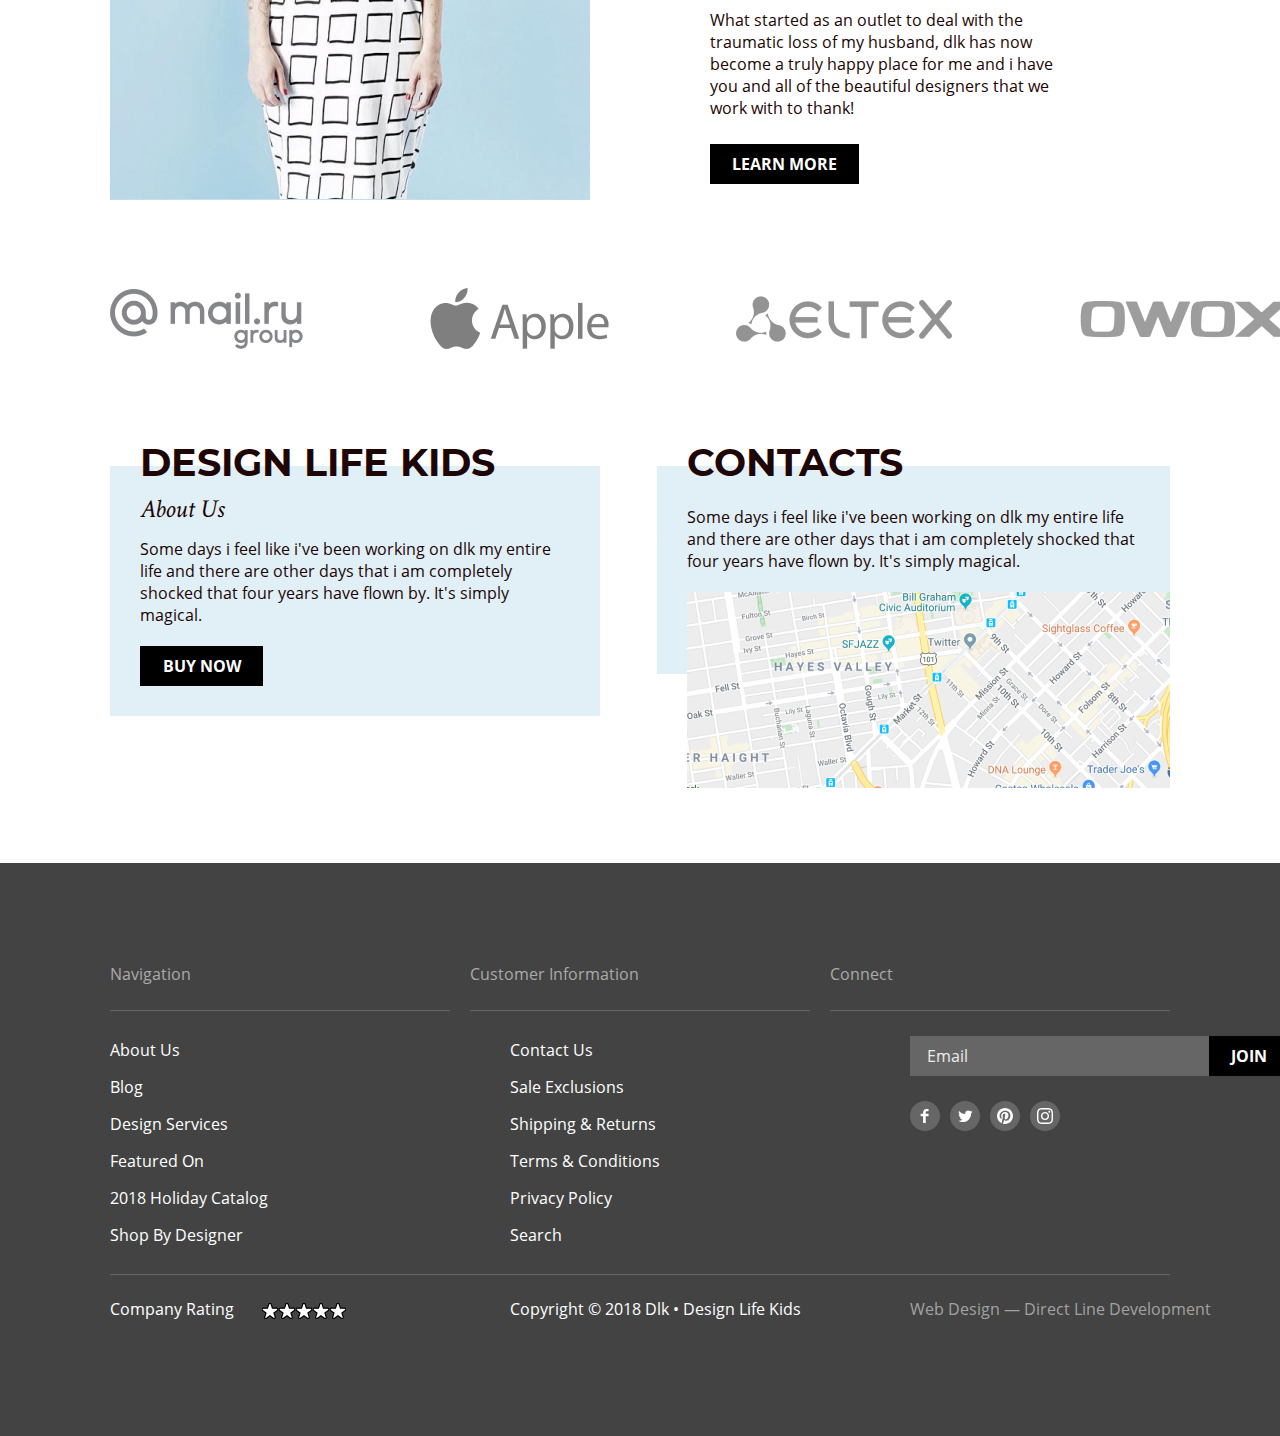
==== commit 9632574e: "Исправила ошибки для итоговой сдачи проекта." ====
--- a/index.html
+++ b/index.html
@@ -6,19 +6,18 @@
     <meta name="viewport" content="width=device-width, initial-scale=1.0">
     <title>First project</title>
     <link rel="stylesheet" href="/css/normalize.css">
-    <link rel="stylesheet" href="/css/fonts.css">
-    <link rel="stylesheet" href="/css/common.css">
-    <link rel="stylesheet" href="/css/index.css">
+    <link rel="stylesheet" href="/css/fonts.min.css">
+    <link rel="stylesheet" href="/css/common.min.css">
+    <link rel="stylesheet" href="/css/index.min.css">
 
 </head>
 
 <body>
     <header class="header container">
         <div class="logo-menu-wrapper">
-            <div class="logo-wrapper"><img src="/image/header/header-logo.svg" alt="Logo"
-                    class="header-logo-img header-logo-main" height="52" width="100">
-                <span class="header-logo visually-hidden">Go to main page</span>
-            </div>
+            <img src="/image/header/header-logo.svg" alt="Logo" class="header-logo-img header-logo-main" height="52"
+                width="100">
+            <span class="header-logo visually-hidden">Go to main page</span>
             <nav class="menu-nav">
                 <ul class="menu-items">
                     <li class="menu-item">
@@ -34,12 +33,8 @@
             </nav>
         </div>
         <div class="search-contact-wrapper">
-            <div class="search-wrapper">
-                <button type="button" class="search-btn" aria-label="search on DLK"></button>
-            </div>
-            <div class="contact-wrapper">
-                <a href="/contact.html" class="contact-button">Contact us</a>
-            </div>
+            <button type="button" class="search-btn" aria-label="search on DLK"></button>
+            <a href="/contact.html" class="contact-button">Contact us</a>
         </div>
     </header>
     <main class="main">
@@ -66,7 +61,7 @@
                         </ul>
                     </div>
                     <div class="title-text-wrapper">
-                        <h2 class="hero-title">The ooh noo<br> collection
+                        <h2 class="hero-title">The ooh noo collection
                         </h2>
                         <p class="hero-text">Designed in Slovenia</p>
                         <button type="button" class="hero-button button-style">Explore now</button>
@@ -81,7 +76,7 @@
             <ul class="category-items catalog-txt-style">
                 <li class="category-item">
                     <a href="#" class="category-item-link">
-                        <h3 class="category-item-title">Apparel<br>kids
+                        <h3 class="category-item-title">Apparel kids
                         </h3>
                         <img src="/image/category/apparel.png" alt="image" class="category-item-img apparel-bckgrnd"
                             height="270" width="280">
@@ -89,7 +84,7 @@
                 </li>
                 <li class="category-item">
                     <a href="#" class="category-item-link">
-                        <h3 class="category-item-title">Holiday<br> shop
+                        <h3 class="category-item-title">Holiday shop
                         </h3>
                         <img src="/image/category/holiday.png" alt="image" class="category-item-img holiday-bckgrnd"
                             height="270" width="280">
--- a/css/fonts.min.css
+++ b/css/fonts.min.css
@@ -0,0 +1 @@
+@font-face{font-family:'Open Sans';src:url(/fonts/subset-OpenSans-Bold.woff2) format('woff2'),url(/fonts/subset-OpenSans-Bold.woff) format('woff');font-weight:700;font-style:normal;font-display:swap}@font-face{font-family:'Open Sans';src:url(/fonts/subset-OpenSans-Regular.woff2) format('woff2'),url(/fonts/subset-OpenSans-Regular.woff) format('woff');font-weight:400;font-style:normal;font-display:swap}@font-face{font-family:'Crimson Text';src:url(/fonts/subset-CrimsonText-Italic.woff2) format('woff2'),url(/fonts/subset-CrimsonText-Italic.woff) format('woff');font-weight:400;font-style:italic;font-display:swap}@font-face{font-family:'Montserrat';src:url(/fonts/subset-Montserrat-SemiBold.woff2) format('woff2'),url(/fonts/subset-Montserrat-SemiBold.woff) format('woff');font-weight:600;font-style:normal;font-display:swap}@font-face{font-family:'Montserrat';src:url(/fonts/subset-Montserrat-Bold.woff2) format('woff2'),url(/fonts/subset-Montserrat-Bold.woff) format('woff');font-weight:700;font-style:normal;font-display:swap}@font-face{font-family:'Montserrat';src:url(/fonts/subset-Montserrat-Light.woff2) format('woff2'),url(/fonts/subset-Montserrat-Light.woff) format('woff');font-weight:300;font-style:normal;font-display:swap}@font-face{font-family:'Crimson Text';src:url(/fonts/subset-CrimsonText-BoldItalic.woff2) format('woff2'),url(/fonts/subset-CrimsonText-BoldItalic.woff) format('woff');font-weight:700;font-style:italic;font-display:swap}--- a/css/common.min.css
+++ b/css/common.min.css
@@ -0,0 +1 @@
+.visually-hidden{position:absolute;width:1px;height:1px;margin:-1px;padding:0;overflow:hidden;border:0;clip:rect(0 0 0 0)}ul{list-style-type:none}h1,h2,h3,p,ul,fieldset,button{padding-top:0;padding-bottom:0;padding-left:0;padding-right:0;margin-top:0;margin-bottom:0;margin-left:0;margin-right:0}a{text-decoration:none}.txt{font-family:Open Sans,Arial,sans-serif;font-size:16px;font-style:normal;font-weight:400;line-height:22px;color:#1E0606}button{cursor:pointer}.button-style{font-family:Open Sans,Arial,sans-serif;font-size:16px;font-style:normal;font-weight:700;line-height:22px;color:#FFF;background-color:#000;text-transform:uppercase;border:none;cursor:pointer}.button-style:hover{background-color:#C29974}.button-style:active{background-color:#CFAF91}.button-style:disabled{background-color:#C1C1C1}.heading{font-family:Montserrat,Arial,sans-serif;font-size:40px;font-style:normal;font-weight:700;line-height:49px;color:#1E0606;text-transform:uppercase}.sub-heading{font-family:Montserrat,Arial,sans-serif;font-size:38px;font-style:normal;font-weight:700;line-height:46px;color:#1E0606;text-transform:uppercase}.catalog-txt-style h3{font-family:Montserrat,Arial,sans-serif;font-style:normal;font-weight:700;font-size:26px;line-height:32px;text-transform:uppercase;color:#FFF;text-shadow:0 0 40px rgba(147,3,3,.25)}.catalog-item-top,.catalog-item-bottom,.category-item{width:280px;height:270px}.category-item-title:hover{text-decoration-line:underline}.catalog-item-title:hover{text-decoration-line:underline}.category-item-title:active{text-decoration-line:underline}.catalog-item-title:active{text-decoration-line:underline}*,*::after,*::before{box-sizing:border-box}.container{max-width:1400px;margin:0 auto;padding:0 110px}fieldset{border:0}.apparel-bckgrnd{background-color:#DBE4DB}.holiday-bckgrnd{background-color:#EADDD3}.toys-bckgrnd{background-color:#F8F2DA}.accessories-bckgrnd{background-color:#D5D4E1}.sale-bckgrnd{background-color:#F3D0DB}.adults-bckgrnd{background-color:#E5EAF8}.header{display:flex;flex-direction:row;align-items:center;justify-content:space-between;width:1180px;box-sizing:content-box;padding-top:50px}.logo-menu-wrapper{display:flex;flex-direction:row}.header-logo-img{width:100px;height:52px}.header-logo-img:not(.header-logo-main):hover{opacity:.5}.header-logo-img:not(.header-logo-main):active{opacity:.2}.menu-nav{display:flex;margin-left:60px;padding-top:16px}.menu-items{display:flex;flex-direction:row;justify-content:space-between;padding-left:0;flex-wrap:wrap;row-gap:9px}.menu-item+.menu-item{margin-left:20px}.menu-item-link{font-family:Open Sans,Arial,sans-serif;font-size:14px;font-style:normal;font-weight:400;line-height:19px;color:#1E0606;text-transform:uppercase}.menu-item-link:hover{opacity:.5}.menu-item-link:active{opacity:.2}.search-contact-wrapper{display:flex;flex-direction:row;justify-content:center;min-width:136px}.search-btn{display:flex;align-items:center;margin-right:26px;height:18px;width:17px;background-image:url(/image/header/search-button.svg);background-repeat:no-repeat;background-position:center;background-color:transparent;border:none}.search-btn:hover{opacity:.5}.search-btn:active{opacity:.2}.contact-button{font-family:Open Sans,Arial,sans-serif;font-size:14px;font-style:normal;font-weight:700;line-height:19px;color:#1E0606;text-transform:uppercase;word-spacing:4px}.contact-button:hover{opacity:.5}.contact-button:active{opacity:.2}.main-wrapper{display:flex;flex-direction:row;font-family:Open Sans,Arial,sans-serif;font-style:normal;font-weight:400}input,textarea{border:2px solid rgba(0,0,0,.2)}.main-wrapper input:hover{border:2px solid rgba(0,0,0,.3)}.main-wrapper input:active{outline:none;border:2px solid rgba(0,0,0,.2)}.main-wrapper input:focus{outline:none;border:2px solid rgba(0,0,0,.2)}.main-wrapper textarea:hover{border:2px solid rgba(0,0,0,.3)}.main-wrapper textarea:active{outline:none;border:2px solid rgba(0,0,0,.2)}.main-wrapper textarea:focus{outline:none;border:2px solid rgba(0,0,0,.2)}.contact-form label{margin-bottom:3px;font-family:Open Sans,Arial,sans-serif;font-style:normal;font-weight:400;font-size:14px;line-height:19px}.form-wrapper{display:flex;flex-direction:column;background-color:#E5EAF8;width:680px;padding-top:43px;padding-bottom:42px;padding-right:40px;padding-left:40px}.form-name{display:flex;flex-direction:column}.form-name label{margin-bottom:3px}.form-name{padding-bottom:20px}.form-name input{height:50px;width:600px}.form-name input::placeholder{padding-top:14px;padding-bottom:11px;padding-left:20px;padding-right:485px;font-size:18px;line-height:25px;color:#000}.form-phone-email{display:flex;flex-direction:row;margin-bottom:20px}.form-phone-email div{display:flex;flex-direction:column}.form-phone-email input{width:290px;height:50px}.form-phone-email input{margin-right:20px}textarea{resize:none}.form-textarea{display:flex;flex-direction:column;margin-bottom:22px}.form-textarea textarea{width:600px;height:150px}.agree{display:flex;flex-direction:row;margin-bottom:17px}.agree input{margin-right:16px}.contact-agree-label{position:relative;padding-left:34px}.contact-agree-label::before{content:"";position:absolute;top:-2px;left:0;width:19px;height:19px;border:2px solid #C29974;border-radius:3px}.contact-agree-label::after{content:'';position:absolute;top:-2px;left:3px;width:15px;height:15px;background-image:url(/image/checkbox/Vector\ 1.svg);background-repeat:no-repeat;opacity:0}.contact-agree-input:checked+.contact-agree-label::after{opacity:1}.contact-agree-input:checked+.contact-agree-label{text-decoration:underline}.form-button{display:flex;flex-direction:column;justify-content:center;align-items:center;min-width:106px;min-height:40px}.footer{font-family:Open Sans,Arial,sans-serif;font-style:normal;font-weight:400;font-size:16px;line-height:22px;background-color:#434343;text-transform:capitalize;width:100%;padding-bottom:100px}.footer{display:flex;flex-direction:column}.footer a:not(.other-color){color:#FFF}.footer a:hover{opacity:.5}.footer a:active{opacity:.2}.footer-items{color:#FFF}.footer-title-wrapper{display:flex;flex-direction:row;padding-top:100px;margin-bottom:28px}.footer .footer-title{font-weight:400;font-size:16px;color:#AAA}.navigation-title,.customer-info-title,.connect-title{width:380px;border-bottom:1px solid #666;margin-top:0;margin-bottom:0;margin-right:20px;padding-bottom:25px}.connect-title{margin-right:0}.footer-menu-wrapper{display:flex;flex-direction:row;border-bottom:1px solid #666;padding-bottom:28px}.navigation-wrapper,.customer-wrapper{min-width:380px;margin-right:20px}.connect-wrapper{margin-top:-3px;min-width:380px}.navigation-items,.customer-info-list,.social-items{padding-left:0}.navigation-item,.customer-info-item{margin-bottom:15px}.customer-info-item:last-child{margin-bottom:0}.navigation-item:last-child{margin-bottom:0}.navigation-items,.customer-info-list{margin-top:0;margin-bottom:0}.input-wrapper{display:flex;flex-direction:row;margin-bottom:25px}.connect-input-email{width:299px;height:40px;background-color:#666;border:none}.connect-input-email{outline:none}.connect-input-email::placeholder{font-family:Open Sans,Arial,sans-serif;font-style:normal;font-weight:400;font-size:16px;line-height:22px;color:#EBEBEB;padding-left:15px}.connect-input-email:hover{border:1px solid #FFFDFD;border-right-color:transparent}.connect-input-email:focus{border:1px solid #FFFDFD;border-right:none}.connect-button{display:flex;justify-content:center;align-items:center;width:80px;height:40px}.social-items{display:flex;flex-direction:row;margin-top:0;margin-bottom:0}.social-items img{width:30px;height:30px}.social-item{margin-right:10px}.social-item:last-child{margin-right:0}.footer-bottom-wrapper{display:flex;flex-direction:row;align-items:flex-start}.rating,.copyright,.web-design{min-width:380px;padding-top:23px;margin-right:20px}.web-design{margin-right:0}.footer-items{margin-top:0;margin-bottom:0}.rating{display:flex;flex-direction:row;padding:0;border:none;cursor:pointer}.rating-title{padding-top:23px}.rating-group{position:relative;top:-17px;left:127px;height:16px;width:84px;display:flex;flex-direction:row;padding-left:0;margin-top:0;margin-bottom:0;margin-left:25px;background-image:url(/image/footer/Star.svg);background-size:17px auto;background-repeat:repeat-x}.rating-star{position:absolute;top:0;left:0;width:17px;height:17px;appearance:none;margin-right:3px;border:none;background-size:17px auto;background-repeat:repeat-x;cursor:pointer}.rating:hover>legend{color:#C29974}.rating-star:focus{outline:none}.rating-star:hover{background-image:url(/image/footer/star-hover.svg)}.rating-star:hover~.rating-star{background-image:url(/image/footer/Star.svg)}.rating-star:checked{background-image:url(/image/footer/star-checked.svg)}.rating-star:nth-of-type(1){z-index:5;width:17px}.rating-star:nth-of-type(2){z-index:4;width:34px}.rating-star:nth-of-type(3){z-index:3;width:51px}.rating-star:nth-of-type(4){z-index:2;width:68px}.rating-star:nth-of-type(5){z-index:1;width:85px}.rating-star:last-child{margin-right:0}.footer-design{color:#A2A2A2}footer .footer-design:hover{color:#FFF;opacity:1;text-decoration-line:underline}footer .footer-design:active{color:#FFF;opacity:1;text-decoration-line:underline}--- a/css/index.min.css
+++ b/css/index.min.css
@@ -0,0 +1 @@
+.main{margin-top:125px}.hero-main{position:relative;width:1180px;margin-bottom:90px;padding-left:110px;padding-right:110px;-webkit-box-sizing:content-box;box-sizing:content-box}.hero-wrapper{display:-webkit-box;display:-ms-flexbox;display:flex;-webkit-box-orient:vertical;-webkit-box-direction:normal;-ms-flex-direction:column;flex-direction:column;-webkit-box-pack:end;-ms-flex-pack:end;justify-content:flex-end;background-color:#EEE4DB}.wrapper-container{display:-webkit-box;display:-ms-flexbox;display:flex;-webkit-box-orient:horizontal;-webkit-box-direction:normal;-ms-flex-direction:row;flex-direction:row;-webkit-box-pack:start;-ms-flex-pack:start;justify-content:flex-start;margin-bottom:90px}.title-text-wrapper{display:-webkit-box;display:-ms-flexbox;display:flex;-webkit-box-orient:vertical;-webkit-box-direction:normal;-ms-flex-direction:column;flex-direction:column;-webkit-box-align:baseline;-ms-flex-align:baseline;align-items:baseline;-webkit-box-pack:center;-ms-flex-pack:center;justify-content:center;padding-top:91px;margin-left:45px}.hero-title{font-family:Montserrat,Arial,sans-serif;font-size:40px;font-style:normal;font-weight:700;line-height:44px;color:#1E0606;text-transform:uppercase;margin-bottom:20px;width:307px}.hero-text{font-family:Crimson Text,Arial,sans-serif;font-size:20px;font-style:italic;font-weight:400;line-height:25px;color:#1E0606;margin-bottom:20px}.hero-button{min-width:161px;min-height:40px}.hero-img{position:absolute;display:-webkit-box;display:-ms-flexbox;display:flex;top:-86px;left:550px;width:635px;height:460px;margin-left:5px}.items-wrapper{display:-webkit-box;display:-ms-flexbox;display:flex;-webkit-box-orient:vertical;-webkit-box-direction:normal;-ms-flex-direction:column;flex-direction:column;-webkit-box-pack:start;-ms-flex-pack:start;justify-content:flex-start;padding-top:17px;padding-left:30px}.sidebar-number{font-family:Montserrat,Arial,sans-serif;font-style:normal;font-weight:300;font-size:60px;line-height:73px;color:rgba(30,6,6,.05);margin-left:-3px}.sidebar-item{width:30px;height:3px;margin-bottom:10px}.sidebar-item:last-child{margin-bottom:0}.sidebar-button{width:30px;height:3px;background-color:#D6CAC2;border:none}.sidebar-one{width:30px;height:3px;background-color:rgba(30,6,6,.6)}.sidebar-button:hover{background-color:rgba(30,6,6,.6)}.hero-footer{display:-webkit-box;display:-ms-flexbox;display:flex;-webkit-box-pack:center;-ms-flex-pack:center;justify-content:center;-webkit-box-align:center;-ms-flex-align:center;align-items:center;min-height:39px;font-family:Open Sans,Arial,sans-serif;font-size:12px;font-style:normal;font-weight:700;line-height:16px;color:#FFF;background-color:#C29974;text-transform:uppercase;margin:0}.category{display:-webkit-box;display:-ms-flexbox;display:flex;-webkit-box-orient:vertical;-webkit-box-direction:normal;-ms-flex-direction:column;flex-direction:column;margin-bottom:90px;-webkit-box-sizing:content-box;box-sizing:content-box;width:1180px}.category-title{margin-bottom:30px}.category-items{display:-webkit-box;display:-ms-flexbox;display:flex;-webkit-box-orient:horizontal;-webkit-box-direction:normal;-ms-flex-direction:row;flex-direction:row;-webkit-box-align:start;-ms-flex-align:start;align-items:flex-start;list-style-type:none;margin-bottom:27px}.category-item{height:270px;width:280px;margin-right:20px}.category-item:last-child{margin-right:0}.category-item-title{position:absolute;display:flex;justify-content:center;width:129px}.category-item-link{display:-webkit-box;display:-ms-flexbox;display:flex;-webkit-box-pack:center;-ms-flex-pack:center;justify-content:center;-webkit-box-align:center;-ms-flex-align:center;align-items:center;text-align:center;-ms-flex-wrap:wrap;flex-wrap:wrap}.category-control{display:-webkit-box;display:-ms-flexbox;display:flex;-webkit-box-align:center;-ms-flex-align:center;align-items:center}.category-button-wrapper{display:-webkit-box;display:-ms-flexbox;display:flex}.category-cntrl-btn-left{position:relative;padding:0;margin-right:6px;width:37px;height:37px;border:0;background-color:rgba(112,187,220,.2)}.category-cntrl-btn-right{position:relative;padding:0;width:37px;height:37px;border:0;background-color:rgba(112,187,220,.2)}.category-cntrl-txt{padding-top:3px;margin-left:20px}.delivery{display:-webkit-box;display:-ms-flexbox;display:flex;-webkit-box-orient:horizontal;-webkit-box-direction:normal;-ms-flex-direction:row;flex-direction:row;-webkit-box-pack:start;-ms-flex-pack:start;justify-content:flex-start;margin-bottom:88px}.delivery-img-wrapper{min-width:480px;height:560px;background-image:url(/image/delivery/girl-img.png)}.delivery-wrapper{display:-webkit-box;display:-ms-flexbox;display:flex;-webkit-box-orient:vertical;-webkit-box-direction:normal;-ms-flex-direction:column;flex-direction:column;-webkit-box-align:start;-ms-flex-align:start;align-items:flex-start;margin-left:120px}.delivery-title{padding-top:30px;margin-bottom:6px}.delivery-items{list-style-type:none;margin-bottom:19px}.delivery-item{margin-left:-60px}.delivery-item-btn{display:-webkit-box;display:-ms-flexbox;display:flex;-webkit-box-align:center;-ms-flex-align:center;align-items:center;font-family:Crimson Text,Arial,sans-serif;font-size:26px;font-style:italic;font-weight:400;line-height:32px;letter-spacing:0em;text-align:left;background-color:transparent;border:0;padding-left:60px;width:325px;height:55px}.delivery-item-btn:focus{font-weight:700;color:#1E0606;border:0;outline:none;width:325px;height:55px;background-color:rgba(112,187,220,.2);border:0;outline:none}.delivery-txt-first{padding-right:100px;margin-bottom:15px}.delivery-txt{padding-right:100px;margin-bottom:25px}.delivery-button{display:-webkit-box;display:-ms-flexbox;display:flex;-webkit-box-pack:center;-ms-flex-pack:center;justify-content:center;-webkit-box-align:center;-ms-flex-align:center;align-items:center;min-width:149px;min-height:40px}.partners{margin-bottom:113px}.partners-list{display:-webkit-box;display:-ms-flexbox;display:flex;-webkit-box-orient:horizontal;-webkit-box-direction:normal;-ms-flex-direction:row;flex-direction:row;-webkit-box-align:center;-ms-flex-align:center;align-items:center}.partner-item{margin-right:127px}.partner-item:last-child{margin-right:0}.aside{display:-webkit-box;display:-ms-flexbox;display:flex;-webkit-box-orient:horizontal;-webkit-box-direction:normal;-ms-flex-direction:row;flex-direction:row;-webkit-box-align:start;-ms-flex-align:start;align-items:flex-start;margin-bottom:147px}.buy{margin-right:57px;min-height:236px}.buy,.contacts{display:-webkit-box;display:-ms-flexbox;display:flex;-webkit-box-orient:vertical;-webkit-box-direction:normal;-ms-flex-direction:column;flex-direction:column;-webkit-box-align:start;-ms-flex-align:start;align-items:flex-start;padding-left:30px;width:545px;background-color:#E1F0F7}.buy-title,.contacts-title{margin-top:-26px}.buy-title{margin-bottom:10px}.buy-subtitle{font-family:Crimson Text,Arial,sans-serif;font-size:26px;font-style:italic;font-weight:400;line-height:32px;color:#1E0606;margin-top:0;margin-bottom:10px}.buy-txt{margin-bottom:20px;padding-right:30px}.buy-button{display:-webkit-box;display:-ms-flexbox;display:flex;-webkit-box-pack:center;-ms-flex-pack:center;justify-content:center;-webkit-box-align:center;-ms-flex-align:center;align-items:center;margin-bottom:30px;min-width:123px;min-height:40px}.contacts-title{margin-bottom:20px}.contacts-txt{padding-right:30px;margin-bottom:20px}.contacts-img{width:483px;height:196px;margin-bottom:-114px}.popup{display:none;position:fixed;top:113px;left:50%;margin-left:-340px;z-index:1}.popup .form-button:disabled{background-color:#EEE4DB}.popup.open{display:block}.popup-overlay{display:none;position:fixed;top:0;left:0;background-color:rgba(125,151,218,.8);width:100%;height:100%;opacity:.8}.popup-overlay.show{display:block}.form-wrapper{position:relative}.close-button{position:absolute;left:690px;top:1px;background-image:url(/image/modal/modal-close-button.svg);height:15px;width:15px;background-color:transparent;color:#1E0606;border:0}.close-button:hover{opacity:.5}.close-button:active{opacity:.3}